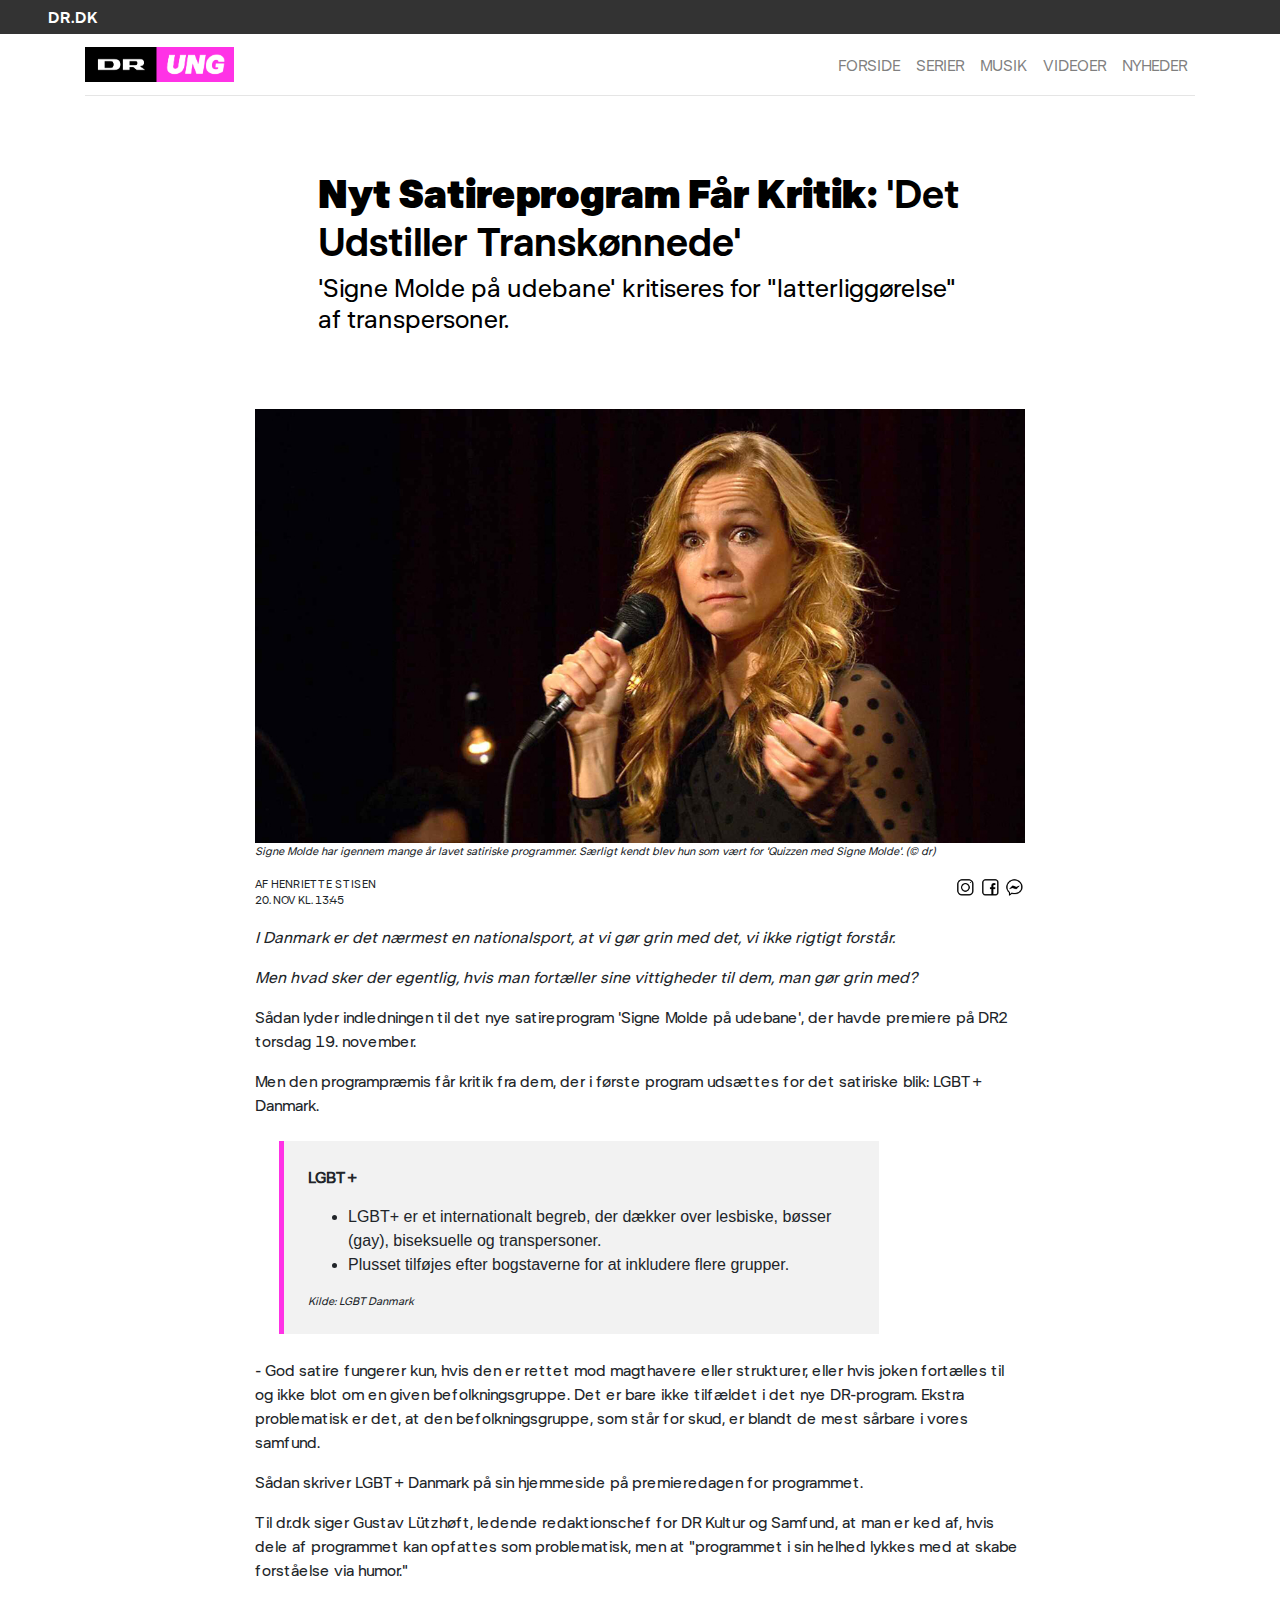
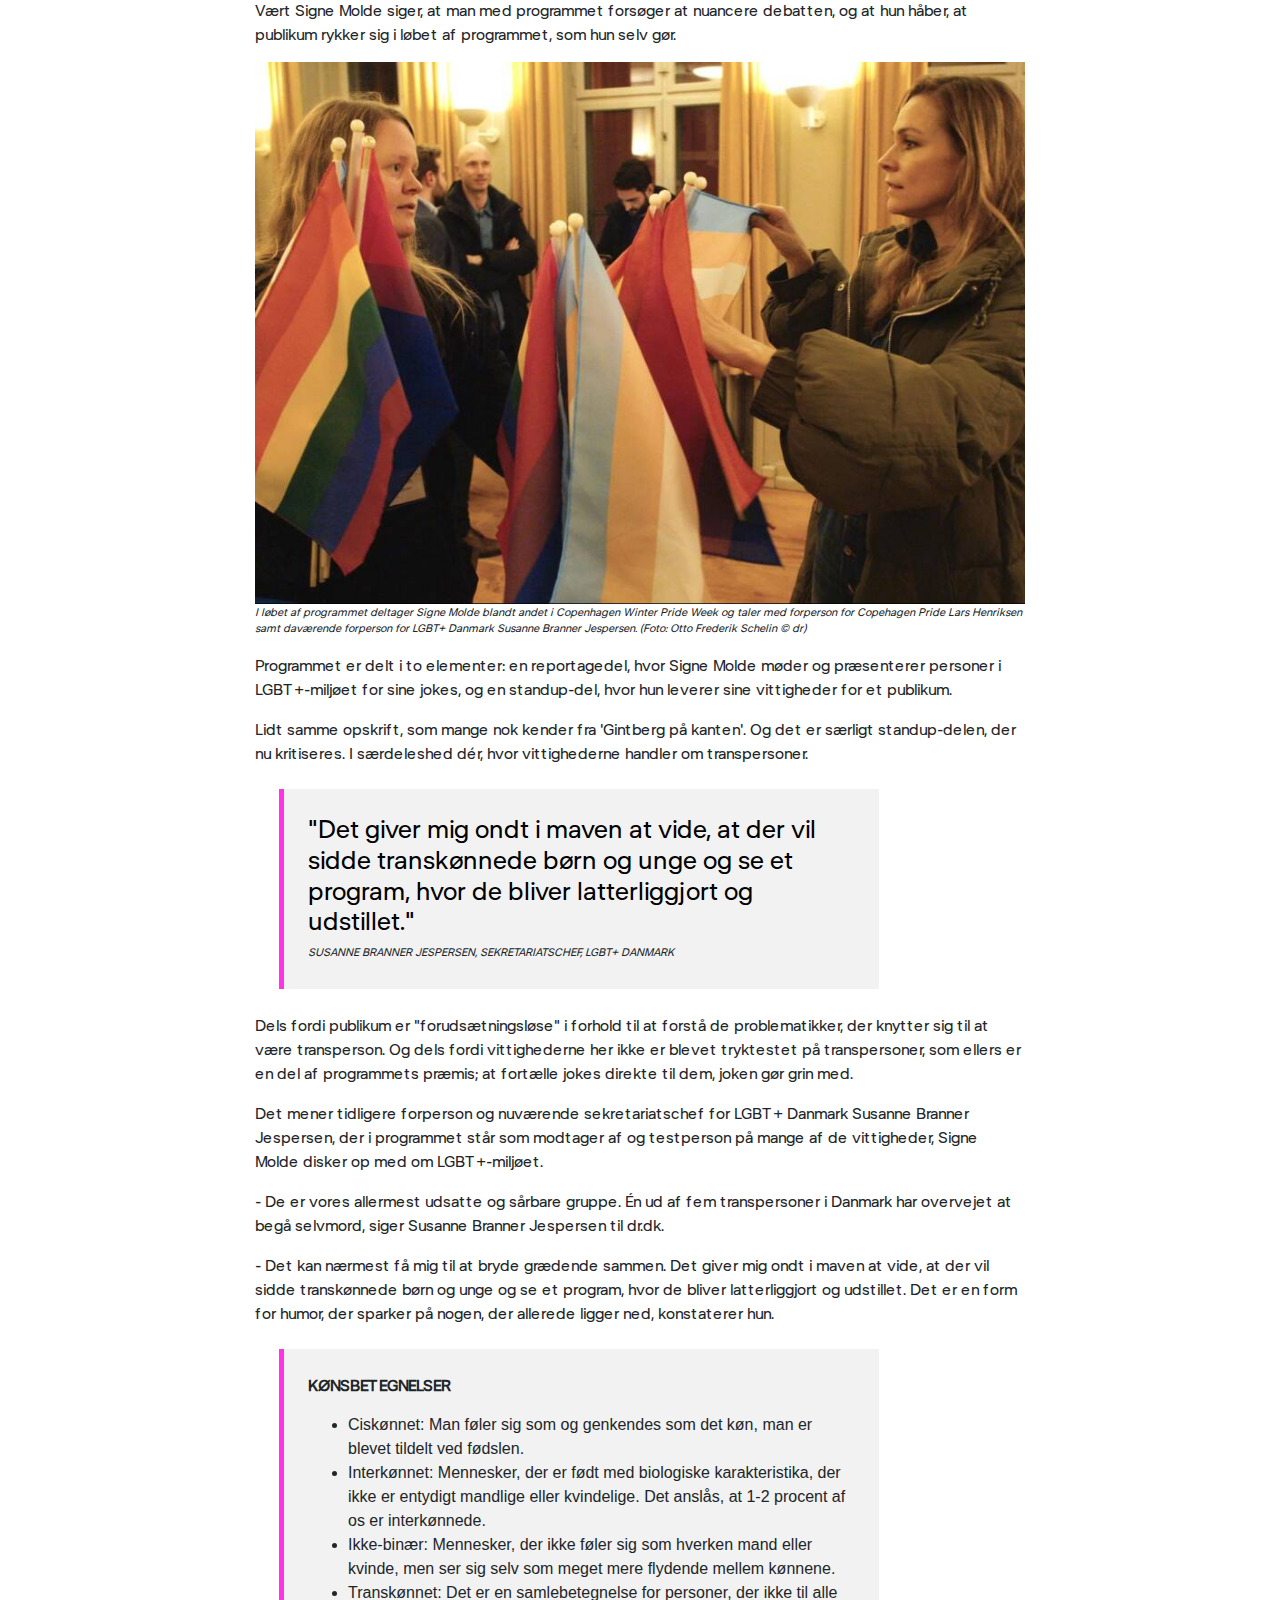
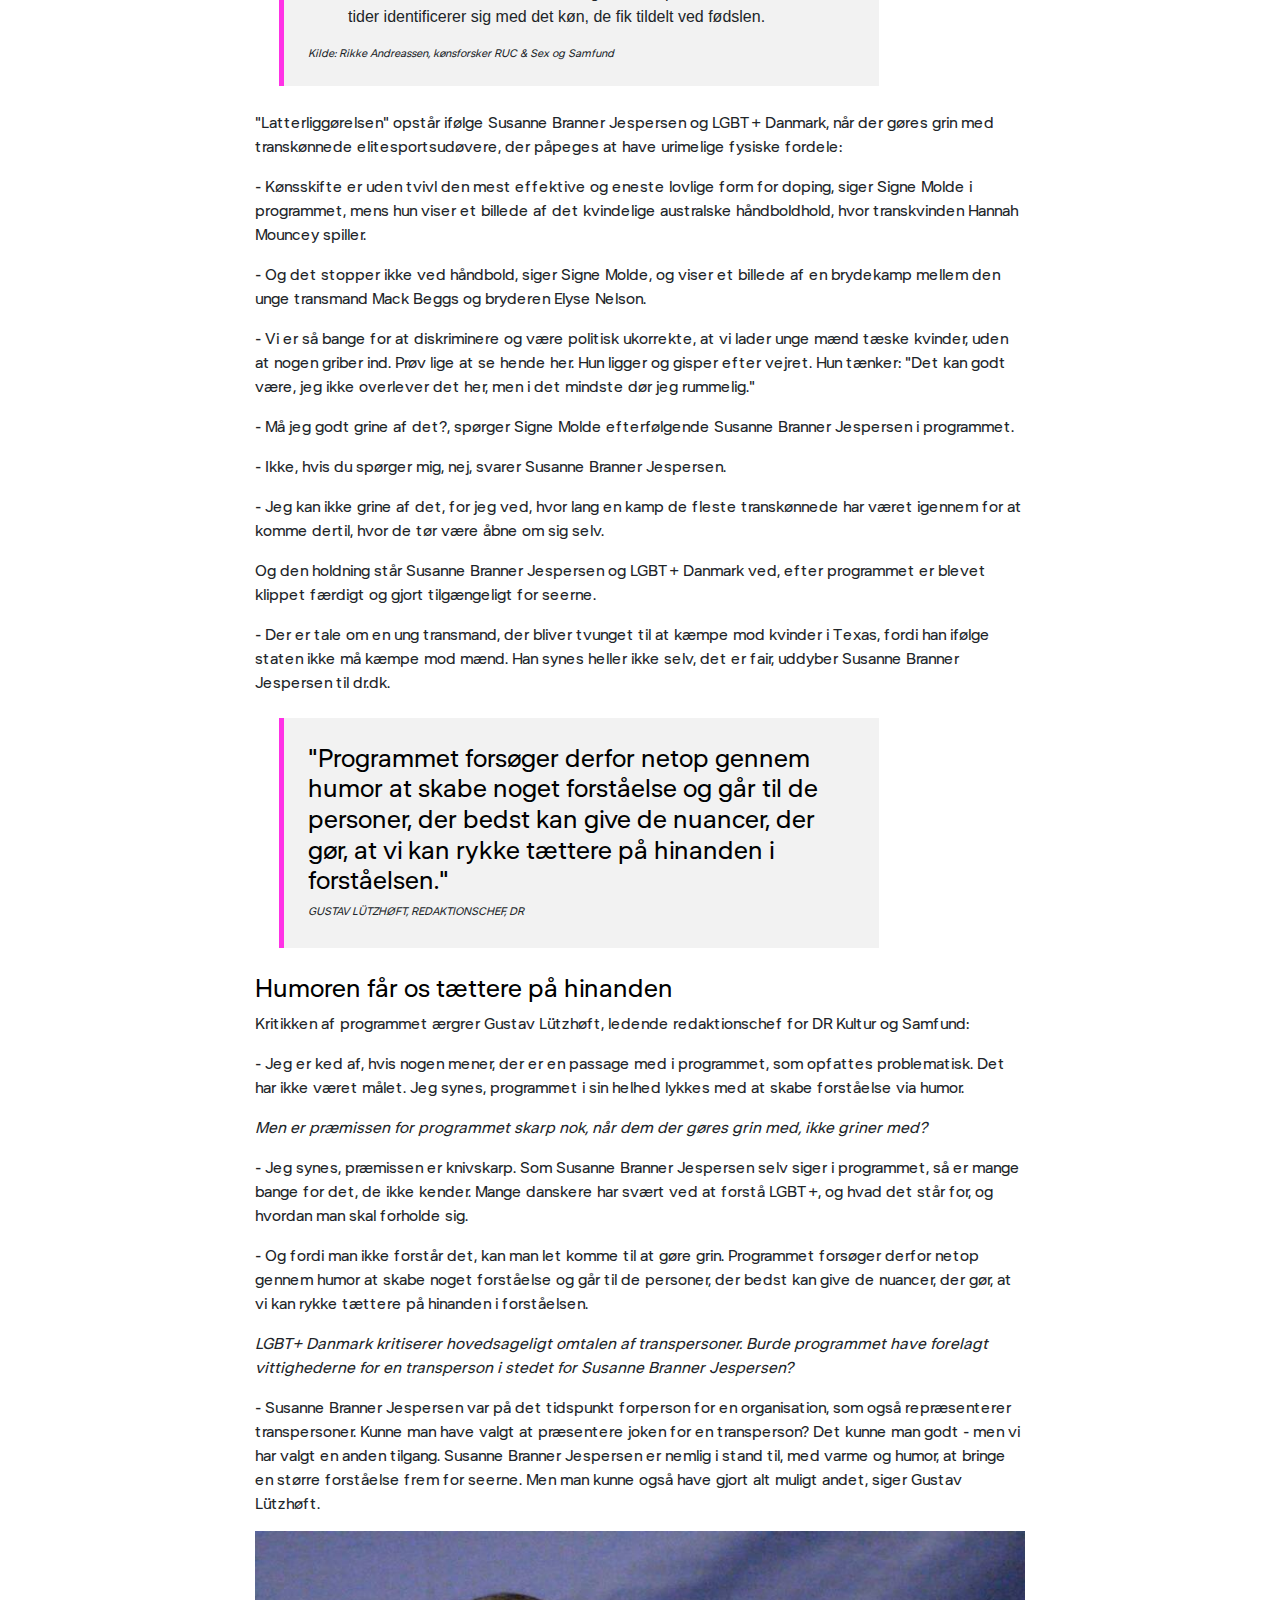
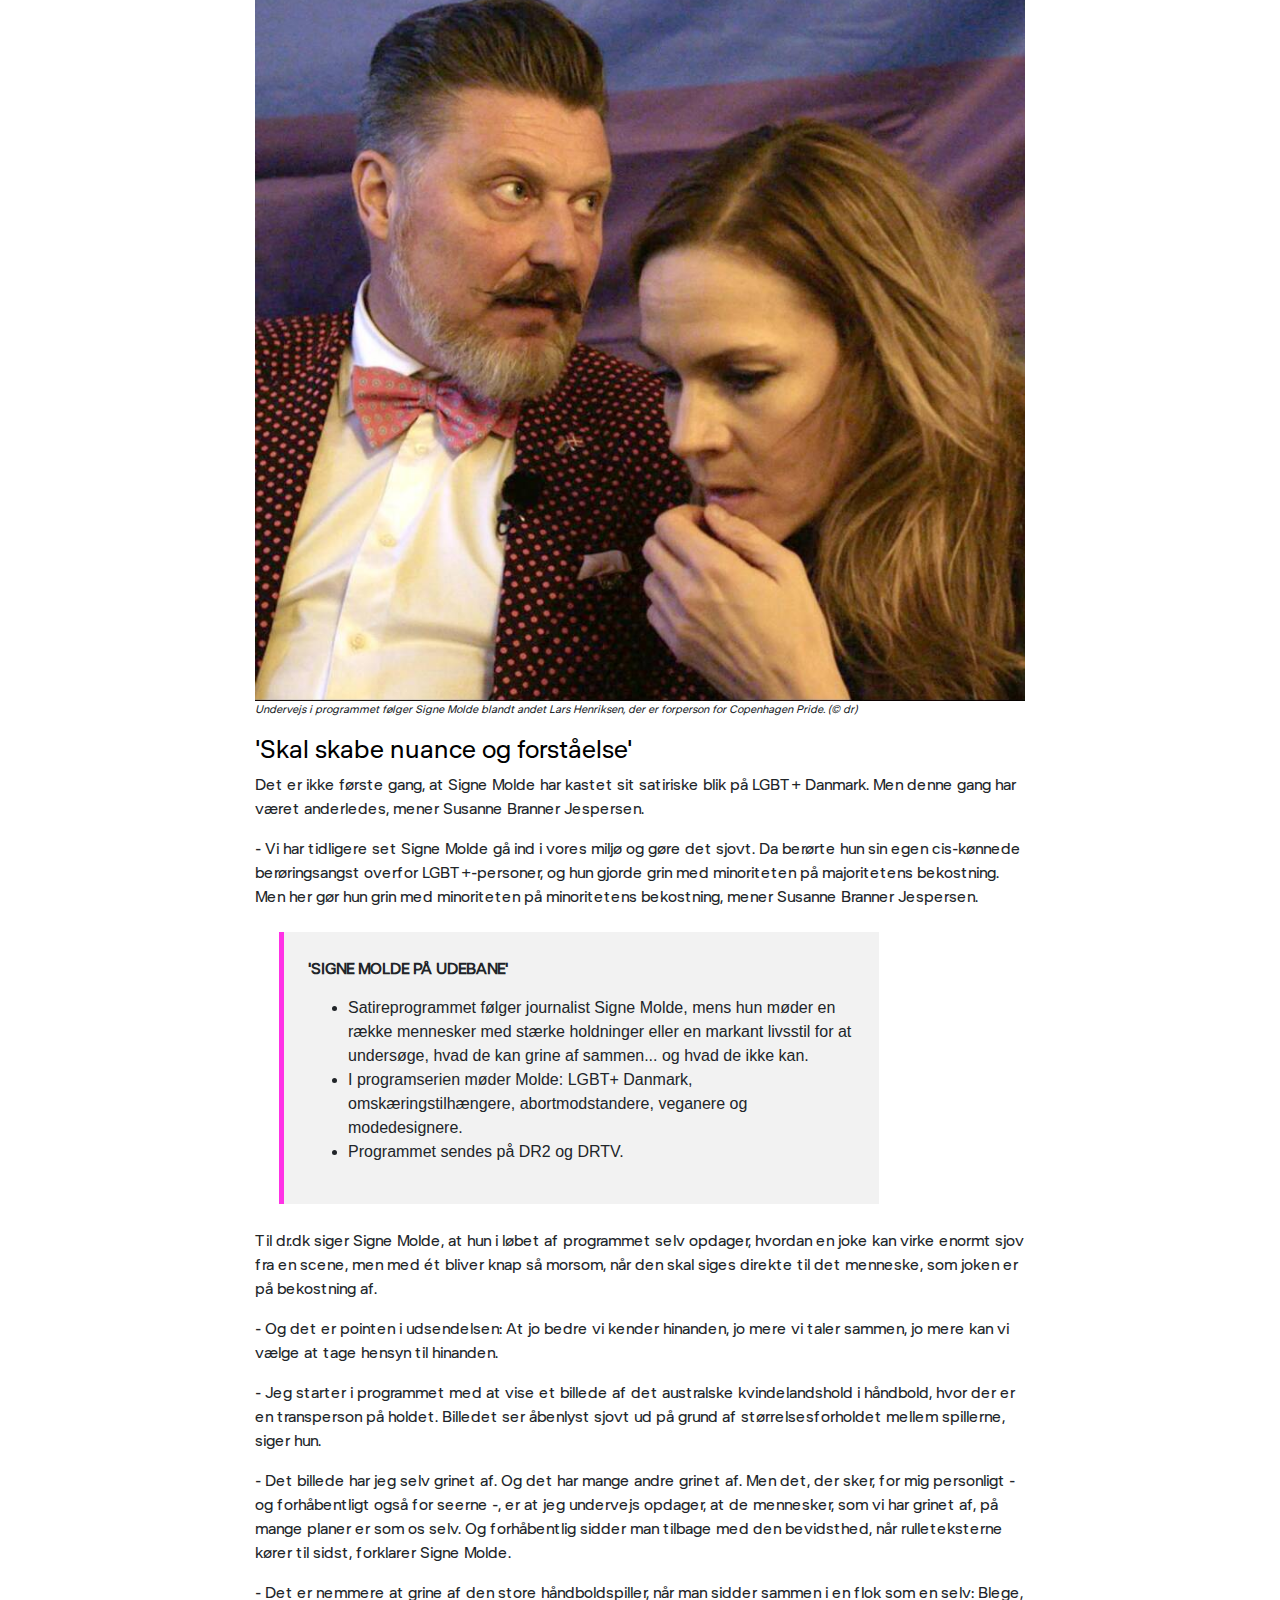
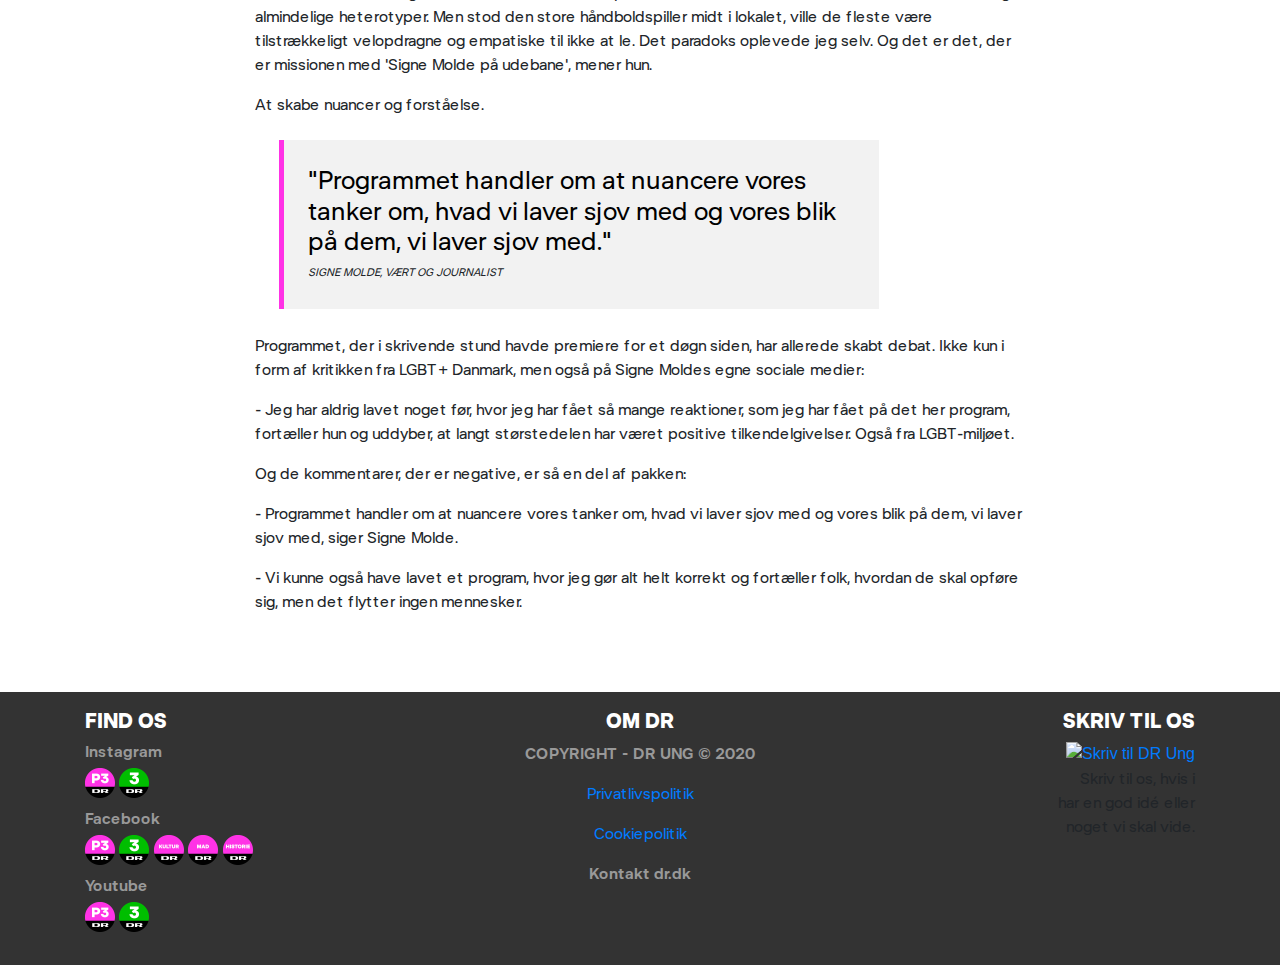
==== artikel.html @ aaf5c30d "artikel singleview færdig" ====
<!doctype html>
<html class="no-js" lang="da">

<head>
    <meta charset="utf-8">
    <meta http-equiv="x-ua-compatible" content="ie=edge">
    <meta name="robots" content="noindex">

    <title>DR Ung | Serie | Hvem vil voldtage Louise</title>
    <meta name="keywords" content="SEO KEYWORDS HER">
    <meta name="description" content="SEO BESKRIVELSE HER">

    <meta name="viewport" content="width=device-width, initial-scale=1">
    <link href="https://fonts.googleapis.com/css?family=Josefin+Sans|Montserrat&display=swap" rel="stylesheet">

    <link rel="stylesheet" href="bs/css/bootstrap.min.css">
    <link rel="stylesheet" href="style.css">

    <style>
    </style>

</head>

<body>

    <main id="main-artikel">

        <!----------------NAVIGATION----------------->
        <div id="drdk" class="pl-5">
            <a class="white-text" href="https://www.dr.dk/">dr.dk</a>
        </div>

        <nav> </nav>


        <!----------- INDHOLDS SEKTIONER ------------>

        <section id="artikel-top" class="container pb-0">

            <hr class="m-0">

            <div class="col-12 p-0 col-lg-10 col-xl-8 m-auto pt-md-4 p-lg-4 p-xl-5">

                <div class="mb-4 pt-4">
                    <h1>Nyt satireprogram får kritik: <span class="rubrik">'Det udstiller transkønnede'</span></h1>
                    <h3>'Signe Molde på udebane' kritiseres for "latterliggørelse" af transpersoner.</h3>
                </div>
            </div>

        </section>

        <section id="artikel-indhold" class="container pad-container pt-1">
            <img class="img-fluid" src="billeder/store-billeder/signe-molde.jpeg" alt="signe molde">
            <p class="billedetekst">Signe Molde har igennem mange år lavet satiriske programmer. Særligt kendt blev hun som vært for 'Quizzen med Signe Molde'. (© dr)</p>

            <div class="row">
                <div class="col-6">
                    <p class="forfatter-dato">AF HENRIETTE STISEN <br>
                        20. NOV KL. 13:45</p>
                </div>
                <div class="col-6 text-right some-del">
                    <a href="https://www.instagram.com/"><img src="billeder/ui/icons8-instagram-32.png" alt="Instagram ikon"></a>
                    <a href="https://www.facebook.com/"><img src="billeder/ui/icons8-facebook-32.png" alt="Facebook ikon"></a>
                    <a href="https://www.messenger.com/login.php"><img src="billeder/ui/icons8-facebook-messenger-32.png" alt="Facebook messenger ikon"></a>
                </div>
            </div>

            <p class="font-italic">I Danmark er det nærmest en nationalsport, at vi gør grin med det, vi ikke rigtigt forstår.</p>
            <p class="font-italic">Men hvad sker der egentlig, hvis man fortæller sine vittigheder til dem, man gør grin med?</p>
            <p>Sådan lyder indledningen til det nye satireprogram 'Signe Molde på udebane', der havde premiere på DR2 torsdag 19. november.</p>
            <p>Men den programpræmis får kritik fra dem, der i første program udsættes for det satiriske blik: LGBT+ Danmark.</p>

            <div class="artikel-faktaboks m-4 p-4">
                <p class="font-weight-bold">LGBT+</p>
                <ul>
                    <li>LGBT+ er et internationalt begreb, der dækker over lesbiske, bøsser (gay), biseksuelle og transpersoner.</li>
                    <li>Plusset tilføjes efter bogstaverne for at inkludere flere grupper.</li>
                </ul>
                <p class="billedetekst mb-0">Kilde: LGBT Danmark</p>
            </div>

            <p>- God satire fungerer kun, hvis den er rettet mod magthavere eller strukturer, eller hvis joken fortælles til og ikke blot om en given befolkningsgruppe. Det er bare ikke tilfældet i det nye DR-program. Ekstra problematisk er det, at den befolkningsgruppe, som står for skud, er blandt de mest sårbare i vores samfund.</p>
            <p>Sådan skriver LGBT+ Danmark på sin hjemmeside på premieredagen for programmet.</p>
            <p>Til dr.dk siger Gustav Lützhøft, ledende redaktionschef for DR Kultur og Samfund, at man er ked af, hvis dele af programmet kan opfattes som problematisk, men at "programmet i sin helhed lykkes med at skabe forståelse via humor."</p>
            <p>Vært Signe Molde siger, at man med programmet forsøger at nuancere debatten, og at hun håber, at publikum rykker sig i løbet af programmet, som hun selv gør.</p>

            <img class="img-fluid" src="billeder/store-billeder/signe-molde-2.jpg" alt="singe molde med flag i hånden">
            <p class="billedetekst">I løbet af programmet deltager Signe Molde blandt andet i Copenhagen Winter Pride Week og taler med forperson for Copehagen Pride Lars Henriksen samt daværende forperson for LGBT+ Danmark Susanne Branner Jespersen. (Foto: Otto Frederik Schelin © dr)</p>

            <p>Programmet er delt i to elementer: en reportagedel, hvor Signe Molde møder og præsenterer personer i LGBT+-miljøet for sine jokes, og en standup-del, hvor hun leverer sine vittigheder for et publikum.</p>
            <p>Lidt samme opskrift, som mange nok kender fra 'Gintberg på kanten'. Og det er særligt standup-delen, der nu kritiseres. I særdeleshed dér, hvor vittighederne handler om transpersoner.</p>

            <div class="artikel-faktaboks  m-4 p-4">
                <h3>"Det giver mig ondt i maven at vide, at der vil sidde transkønnede børn og unge og se et program, hvor de bliver latterliggjort og udstillet."</h3>
                <p class="billedetekst mb-1">SUSANNE BRANNER JESPERSEN, SEKRETARIATSCHEF, LGBT+ DANMARK</p>
            </div>

            <p>Dels fordi publikum er "forudsætningsløse" i forhold til at forstå de problematikker, der knytter sig til at være transperson. Og dels fordi vittighederne her ikke er blevet tryktestet på transpersoner, som ellers er en del af programmets præmis; at fortælle jokes direkte til dem, joken gør grin med.</p>
            <p>Det mener tidligere forperson og nuværende sekretariatschef for LGBT+ Danmark Susanne Branner Jespersen, der i programmet står som modtager af og testperson på mange af de vittigheder, Signe Molde disker op med om LGBT+-miljøet.</p>
            <p>- De er vores allermest udsatte og sårbare gruppe. Én ud af fem transpersoner i Danmark har overvejet at begå selvmord, siger Susanne Branner Jespersen til dr.dk.</p>
            <p>- Det kan nærmest få mig til at bryde grædende sammen. Det giver mig ondt i maven at vide, at der vil sidde transkønnede børn og unge og se et program, hvor de bliver latterliggjort og udstillet. Det er en form for humor, der sparker på nogen, der allerede ligger ned, konstaterer hun.</p>

            <div class="artikel-faktaboks m-4 p-4">
                <p class="font-weight-bold">KØNSBETEGNELSER</p>
                <ul>
                    <li>Ciskønnet: Man føler sig som og genkendes som det køn, man er blevet tildelt ved fødslen.</li>
                    <li>Interkønnet: Mennesker, der er født med biologiske karakteristika, der ikke er entydigt mandlige eller kvindelige. Det anslås, at 1-2 procent af os er interkønnede.</li>
                    <li>Ikke-binær: Mennesker, der ikke føler sig som hverken mand eller kvinde, men ser sig selv som meget mere flydende mellem kønnene.</li>
                    <li>Transkønnet: Det er en samlebetegnelse for personer, der ikke til alle tider identificerer sig med det køn, de fik tildelt ved fødslen.</li>
                </ul>
                <p class="billedetekst mb-0">Kilde: Rikke Andreassen, kønsforsker RUC & Sex og Samfund</p>
            </div>

            <p>"Latterliggørelsen" opstår ifølge Susanne Branner Jespersen og LGBT+ Danmark, når der gøres grin med transkønnede elitesportsudøvere, der påpeges at have urimelige fysiske fordele:</p>
            <p>- Kønsskifte er uden tvivl den mest effektive og eneste lovlige form for doping, siger Signe Molde i programmet, mens hun viser et billede af det kvindelige australske håndboldhold, hvor transkvinden Hannah Mouncey spiller.</p>
            <p>- Og det stopper ikke ved håndbold, siger Signe Molde, og viser et billede af en brydekamp mellem den unge transmand Mack Beggs og bryderen Elyse Nelson.</p>
            <p>- Vi er så bange for at diskriminere og være politisk ukorrekte, at vi lader unge mænd tæske kvinder, uden at nogen griber ind. Prøv lige at se hende her. Hun ligger og gisper efter vejret. Hun tænker: "Det kan godt være, jeg ikke overlever det her, men i det mindste dør jeg rummelig."</p>
            <p>- Må jeg godt grine af det?, spørger Signe Molde efterfølgende Susanne Branner Jespersen i programmet.</p>
            <p>- Ikke, hvis du spørger mig, nej, svarer Susanne Branner Jespersen.</p>
            <p>- Jeg kan ikke grine af det, for jeg ved, hvor lang en kamp de fleste transkønnede har været igennem for at komme dertil, hvor de tør være åbne om sig selv.</p>
            <p>Og den holdning står Susanne Branner Jespersen og LGBT+ Danmark ved, efter programmet er blevet klippet færdigt og gjort tilgængeligt for seerne.</p>
            <p>- Der er tale om en ung transmand, der bliver tvunget til at kæmpe mod kvinder i Texas, fordi han ifølge staten ikke må kæmpe mod mænd. Han synes heller ikke selv, det er fair, uddyber Susanne Branner Jespersen til dr.dk.</p>

            <div class="artikel-faktaboks  m-4 p-4">
                <h3>"Programmet forsøger derfor netop gennem humor at skabe noget forståelse og går til de personer, der bedst kan give de nuancer, der gør, at vi kan rykke tættere på hinanden i forståelsen."</h3>
                <p class="billedetekst mb-1">GUSTAV LÜTZHØFT, REDAKTIONSCHEF, DR</p>
            </div>

            <h3>Humoren får os tættere på hinanden
            </h3>
            <p>Kritikken af programmet ærgrer Gustav Lützhøft, ledende redaktionschef for DR Kultur og Samfund:</p>
            <p>- Jeg er ked af, hvis nogen mener, der er en passage med i programmet, som opfattes problematisk. Det har ikke været målet. Jeg synes, programmet i sin helhed lykkes med at skabe forståelse via humor.</p>
            <p class="font-italic">Men er præmissen for programmet skarp nok, når dem der gøres grin med, ikke griner med?</p>
            <p>- Jeg synes, præmissen er knivskarp. Som Susanne Branner Jespersen selv siger i programmet, så er mange bange for det, de ikke kender. Mange danskere har svært ved at forstå LGBT+, og hvad det står for, og hvordan man skal forholde sig.</p>
            <p>- Og fordi man ikke forstår det, kan man let komme til at gøre grin. Programmet forsøger derfor netop gennem humor at skabe noget forståelse og går til de personer, der bedst kan give de nuancer, der gør, at vi kan rykke tættere på hinanden i forståelsen.</p>
            <p class="font-italic">LGBT+ Danmark kritiserer hovedsageligt omtalen af transpersoner. Burde programmet have forelagt vittighederne for en transperson i stedet for Susanne Branner Jespersen?</p>
            <p>- Susanne Branner Jespersen var på det tidspunkt forperson for en organisation, som også repræsenterer transpersoner. Kunne man have valgt at præsentere joken for en transperson? Det kunne man godt - men vi har valgt en anden tilgang. Susanne Branner Jespersen er nemlig i stand til, med varme og humor, at bringe en større forståelse frem for seerne. Men man kunne også have gjort alt muligt andet, siger Gustav Lützhøft.</p>

            <img class="img-fluid" src="billeder/store-billeder/signe-molde-3.jpg" alt="Signe Molde og Lars Henriksen">
            <p class="billedetekst">Undervejs i programmet følger Signe Molde blandt andet Lars Henriksen, der er forperson for Copenhagen Pride. (© dr)</p>

            <h3>'Skal skabe nuance og forståelse'
            </h3>
            <p>Det er ikke første gang, at Signe Molde har kastet sit satiriske blik på LGBT+ Danmark. Men denne gang har været anderledes, mener Susanne Branner Jespersen.</p>
            <p>- Vi har tidligere set Signe Molde gå ind i vores miljø og gøre det sjovt. Da berørte hun sin egen cis-kønnede berøringsangst overfor LGBT+-personer, og hun gjorde grin med minoriteten på majoritetens bekostning. Men her gør hun grin med minoriteten på minoritetens bekostning, mener Susanne Branner Jespersen.</p>

            <div class="artikel-faktaboks m-4 p-4">
                <p class="font-weight-bold">'SIGNE MOLDE PÅ UDEBANE'</p>
                <ul>
                    <li>Satireprogrammet følger journalist Signe Molde, mens hun møder en række mennesker med stærke holdninger eller en markant livsstil for at undersøge, hvad de kan grine af sammen... og hvad de ikke kan.</li>
                    <li>I programserien møder Molde: LGBT+ Danmark, omskæringstilhængere, abortmodstandere, veganere og modedesignere.</li>
                    <li>Programmet sendes på DR2 og DRTV.</li>
                </ul>
            </div>

            <p>Til dr.dk siger Signe Molde, at hun i løbet af programmet selv opdager, hvordan en joke kan virke enormt sjov fra en scene, men med ét bliver knap så morsom, når den skal siges direkte til det menneske, som joken er på bekostning af.</p>
            <p>- Og det er pointen i udsendelsen: At jo bedre vi kender hinanden, jo mere vi taler sammen, jo mere kan vi vælge at tage hensyn til hinanden.</p>
            <p>- Jeg starter i programmet med at vise et billede af det australske kvindelandshold i håndbold, hvor der er en transperson på holdet. Billedet ser åbenlyst sjovt ud på grund af størrelsesforholdet mellem spillerne, siger hun.</p>
            <p>- Det billede har jeg selv grinet af. Og det har mange andre grinet af. Men det, der sker, for mig personligt - og forhåbentligt også for seerne -, er at jeg undervejs opdager, at de mennesker, som vi har grinet af, på mange planer er som os selv. Og forhåbentlig sidder man tilbage med den bevidsthed, når rulleteksterne kører til sidst, forklarer Signe Molde.</p>
            <p>- Det er nemmere at grine af den store håndboldspiller, når man sidder sammen i en flok som en selv: Blege, almindelige heterotyper. Men stod den store håndboldspiller midt i lokalet, ville de fleste være tilstrækkeligt velopdragne og empatiske til ikke at le. Det paradoks oplevede jeg selv. Og det er det, der er missionen med 'Signe Molde på udebane', mener hun.</p>
            <p>At skabe nuancer og forståelse.</p>

            <div class="artikel-faktaboks  m-4 p-4">
                <h3>"Programmet handler om at nuancere vores tanker om, hvad vi laver sjov med og vores blik på dem, vi laver sjov med."</h3>
                <p class="billedetekst mb-1">SIGNE MOLDE, VÆRT OG JOURNALIST</p>
            </div>

            <p>Programmet, der i skrivende stund havde premiere for et døgn siden, har allerede skabt debat. Ikke kun i form af kritikken fra LGBT+ Danmark, men også på Signe Moldes egne sociale medier:</p>
            <p>- Jeg har aldrig lavet noget før, hvor jeg har fået så mange reaktioner, som jeg har fået på det her program, fortæller hun og uddyber, at langt størstedelen har været positive tilkendelgivelser. Også fra LGBT-miljøet.</p>
            <p>Og de kommentarer, der er negative, er så en del af pakken:</p>
            <p>- Programmet handler om at nuancere vores tanker om, hvad vi laver sjov med og vores blik på dem, vi laver sjov med, siger Signe Molde.</p>
            <p>- Vi kunne også have lavet et program, hvor jeg gør alt helt korrekt og fortæller folk, hvordan de skal opføre sig, men det flytter ingen mennesker.</p>

        </section>

        <!----------------- FOOTER ------------------>
        <footer> </footer>

        <!---------------FOOTER SLUT------------------->

    </main> <!-- Ikke mere indhold efter denne linie -->

    <!-- jQuery og popper.js inkluderinger herunder - nødvendigt for Bootstrap  - slet dem ikke FIND UD AF OM VI SKAL BRUGE DEM????-->


    <script src="https://code.jquery.com/jquery-3.4.1.min.js" integrity="sha256-CSXorXvZcTkaix6Yvo6HppcZGetbYMGWSFlBw8HfCJo=" crossorigin="anonymous"></script>
    <script src="https://cdnjs.cloudflare.com/ajax/libs/popper.js/1.14.7/umd/popper.min.js" integrity="sha384-UO2eT0CpHqdSJQ6hJty5KVphtPhzWj9WO1clHTMGa3JDZwrnQq4sF86dIHNDz0W1" crossorigin="anonymous"></script>
    <script src="https://stackpath.bootstrapcdn.com/bootstrap/4.3.1/js/bootstrap.min.js" integrity="sha384-JjSmVgyd0p3pXB1rRibZUAYoIIy6OrQ6VrjIEaFf/nJGzIxFDsf4x0xIM+B07jRM" crossorigin="anonymous"></script>

    <script src="script.js"></script>

</body>

</html>
---- style.css ----
/**************************************************/
/****************** CSS INDHOLD *******************/
/**************************************************/
/*

1.0 COLORS
2.0 FONTS
2.1 Font style
2.2 Nav style
3.0 NAVIGATION
4.0 GENEREL
4.1 Baggrundsfarver
4.2 Card style
4.3 Carousel
4.4 Dividers next to h2's
4.5 bokse til ovenpå indhold
4.6 footer
4.7 knapper
5.0 FORSIDE
5.1 quiz
x.0 SERIER
x.0 MUSIK
x.0 ARTIKEL SINGLEVIEW
x.x. Media queries

*/

/**************************************************/
/******************** COLORS **********************/
/**************************************************/

:root {
    --text-black: #000000;
    --text-white: #ffffff;
    --text-darkgrey: #999999;
    --text-lightgrey: #d2d2d2;

    --header-text-color: #000000;
    --link-color: #000000;
    --link-hover-color: #000000;

    --background-white: #ffffff;
    --background-lightgrey: #f2f2f2;
    --background-darkgrey: #333333;

    --pink: #FF32E6;
    --green: #00BE00;
    --yellow: #F5D237;
    --blue: #2d2dc3;
    --creme: #fae6d2;
    --tyrkis: #8ce1d7;
}

.bg-darkgrey {
    background-color: var(--background-darkgrey);
}

.bg-lightgrey {
    background-color: var(--background-lightgrey);
}

/**************************************************/
/******************** FONTS ***********************/
/**************************************************/

@font-face {
    src: url(fonts/DRPublik-Regular.ttf);
    font-family: dr-reg;
}

@font-face {
    src: url(fonts/DRPublik-SemiBold.ttf);
    font-family: dr-semi;
}

@font-face {
    src: url(fonts/DRPublik-Bold.ttf);
    font-family: dr-bold;
}

@font-face {
    src: url(fonts/DRPublik-Black.ttf);
    font-family: dr-black;
}

/*------------------ FONT STYLE ----------------*/

h1 {
    font-family: "dr-black";
    font-size: 2.5rem;
    color: var(--text-black);
    text-transform: uppercase;
}

h2 {
    font-family: "dr-black";
    font-size: 2rem;
    color: var(--text-black);
    text-transform: uppercase;
    background-color: var(--background-white);
    padding-right: 20px;
    z-index: 300;
}

h3 {
    font-family: "dr-bold";
    font-size: 1.6rem;
    color: var(--text-black);
}

h4 {
    font-family: "dr-bold";
    font-size: 1rem;
    color: var(--text-white);
}

h5 {
    font-family: "dr-semi";
    font-size: 1rem;
    color: var(--text-darkgrey);
}

h6 {
    font-family: "dr-semi";
    font-size: 0.7rem;
    color: var(--text-darkgrey);
    text-transform: uppercase;
}

p {
    font-family: "dr-reg";
    font-size: 1rem;
    color: var(--text-lightgrey);
}

.grey-text {
    color: var(--text-lightgrey);
}

.dark-text {
    color: var(--text-black);
}

.white-text {
    color: var(--text-white);
}

/*------------------ NAV STYLE ------------------*/

.navbar a {
    font-family: "dr-reg";
    font-size: 1rem;
    color: var(--link-color);
    text-transform: uppercase;
}

.navbar a:hover {
    color: var(--link-hover-color);
    text-decoration: underline;
}

/**************************************************/
/******************* NAVIGATION *******************/
/**************************************************/

#drdk {
    background-color: var(--background-darkgrey);
    text-transform: uppercase;
    font-family: "dr-semi";
    padding: 5px 0;
}

.nav-aktiv {
    font-family: "dr-black";
    text-decoration: underline;
    text-decoration-color: var(--pink);
}

.navbar {
    padding-right: 15px;
    padding-left: 15px;
}

#top hr {
    margin-top: 0;
}

/**************************************************/
/******************** GENEREL *********************/
/**************************************************/

/*--------------- baggrundsfarver ----------------*/

.bg-lightgrey {
    background-color: var(--background-lightgrey);
}

.bg-tyrkis {
    background-color: var(--tyrkis);
}

.bg-blue {
    background-color: var(--blue);
}

/*------------------ CARD STYLE ------------------*/

.card {
    border: none;
    background-color: var(--background-darkgrey);
    border-radius: 0;
    margin: auto;
}

.card-body {
    height: 215px;
}

.card-icon {
    width: 11px;
    height: 11px;
    margin: 1px 3px 3px 0px;
}

.card p {
    font-size: 0.8rem;
}

.card a {
    text-decoration: none;
}

.carousel-item .card {
    width: 80%;
}

.card-icon-2 {
    width: 15px;
    height: 15px;
}

.kanalinfo {
    position: absolute;
    bottom: 0;
}

/*----------------- Carousel style ---------------*/

.carousel-control-prev {
    background-color: #00BE00;
    height: 40px;
    width: 40px;
    margin: auto;
    opacity: 100%;
}

.carousel-control-next {
    background-color: #00BE00;
    height: 40px;
    width: 40px;
    margin: auto;
    opacity: 100%;
}

.carousel-control-prev.lyseroed {
    background-color: #FF32E6;
    height: 40px;
    width: 40px;
    margin: auto;
    opacity: 100%;
}

.carousel-control-next.lyseroed {
    background-color: #FF32E6;
    height: 40px;
    width: 40px;
    margin: auto;
    opacity: 100%;
}

.carousel-control-prev.lyseblaa {
    background-color: #02AFFE;
    height: 40px;
    width: 40px;
    margin: auto;
    opacity: 100%;
}

.carousel-control-next.lyseblaa {
    background-color: #02AFFE;
    height: 40px;
    width: 40px;
    margin: auto;
    opacity: 100%;
}

.carousel-row {
    margin: auto;
    width: 95%;
}

#kanalblok .carousel-row {
    width: 250px;
    margin-left: 20px;
}

#kanalblok .card-body {
    height: 220px;
}

.carousel {
    padding-bottom: 25px;
}

.stor-karusel-titel {
    width: 80%;
    margin: 10px;
    position: absolute;
    bottom: 0;
}

.stor-karusel-titel h3 {
    font-size: 1.4rem;
}

/*----stor karusel viser naboer---*/


.multi-item-carousel {
    overflow: hidden;
}

.multi-item-carousel .carousel-control-prev,
.multi-item-carousel .carousel-control-next {
    background: transparent;
    width: 25%;
    z-index: 11;
    /* .carousel-caption has z-index 10 */
}

.multi-item-carousel .carousel-inner {
    width: 150%;
    left: -25%;
}

.multi-item-carousel .carousel-item-next:not(.carousel-item-left),
.multi-item-carousel .carousel-item-right.active {
    -webkit-transform: transparent;
    transform: translate3d(33%, 0, 0);
}

.multi-item-carousel .carousel-item-prev:not(.carousel-item-right),
.multi-item-carousel .carousel-item-left.active {
    -webkit-transform: translate3d(-33%, 0, 0);
    transform: translate3d(-33%, 0, 0);
}

.multi-item-carousel .item__third {
    float: left;
    position: relative;
    width: 33.33333333%;
}

.carousel-caption h3 {
    font-size: 1.2rem;
}

/*--slut nabo--*/

/*--------------Dividers next to h2's ------------*/

.hr-green {
    border: 2px solid;
    border-color: var(--green);
    display: inline;
    width: 100%;
    position: relative;
    top: -40px;
    z-index: 1;
}

.hr-pink {
    border: 2px solid;
    border-color: var(--pink);
    display: inline;
    width: 100%;
    position: relative;
    top: -40px;
    z-index: 1;
}

/*---------- bokse til ovenpå indhold ------------*/

.big-box {
    background-color: var(--background-white);
    padding: 10px;
    margin: 10px;
    position: absolute;
    bottom: 0px;
}

.small-box {
    background-color: var(--background-white);
    padding: 10px;
    margin: 10px;
    position: absolute;
    bottom: 0%;
}

.small-box2 {
    background-color: var(--background-white);
    padding: 10px;
    margin: 10px;
    position: absolute;
    bottom: 0%;
}

/*-------------footer----------*/

#footer div.row {
    padding: 15px 0;
}

#footer h4 {
    font-size: 1.3rem;
}

#footer h6 {
    font-size: 1rem;
    font-family: "dr-semi";
    text-transform: none;
    color: var(--text-darkgrey);
}

#footer p.fed {
    font-size: 1rem;
    font-family: "dr-semi";
    text-transform: none;
    color: var(--text-darkgrey);
}

#footer p {
    font-size: 1rem;
    font-family: "dr-reg";
    text-transform: none;
    color: var(--text-darkgrey);
}

#footer a:hover {
    font-family: "dr-semi";
    text-decoration: none;
}

/*
#footer div.midt {
    text-align: center;
}
*/

.some-footer {
    width: 30px;
    padding-bottom: 10px;
}

.brev-gif {
    width: 100px;
}


/**************************************************/
/******************** FORSIDE *********************/
/**************************************************/

/*-----quiz---*/
#quiz {
    background-image: url(billeder/ui/5.element-01.png);
    background-size: contain;
}

#quiz h3 {
    color: var(--text-darkgrey);
}

.custom-checkbox .custom-control-input:checked ~ .custom-control-label::after {
    background-color: var(--pink);
}

.custom-checkbox .custom-control-label::before {
    border-radius: 0px;
    border-color: var(--dark-grey);
}

.knap-row {
    justify-content: center;
}

button.quiz-knap {
    background-color: var(--pink);
    border: none;
    width: 40%;
    color: white;
}

.pulse {
    animation: pulse 2s infinite;
    transform: scale(1);
}

@keyframes pulse {
    50% {
        transform: scale(1.1);
    }

    100% {
        transform: scale(1);
    }
}

#quiz-resultat p {
    color: var(--text-darkgray);
    margin: 10px 0px 0px 0px;
}

.progress {
    max-width: 600px;
    background-color: var(--background-lightgrey);
}

.progress-bar {
    background-color: var(--pink);
}

.display-1 {
    font-size: 1.5rem;
    font-style: italic;
}

mark {
    background-color: var(--pink);
    color: white;
    padding: 0px 20px 0px 20px;
}

/*--quiz--*/

/**************************************************/
/******************** SERIER *********************/
/**************************************************/

/*------------------kategorier knap------------------*/
#kategorier .row {
    padding: 15px;
}

.kategori {
    background-color: var(--background-darkgrey);
    padding: 12px 0;
    text-align: center;
    max-width: 32.5%;
    margin: 2px auto 2px;
}

.knap {
    color: white;
}

a.knap {
    font-family: "dr-reg";
}

a:hover.knap {
    color: var(--text-lightgrey);
    font-family: "dr-semi";
    text-decoration: none;
}


#banner.container {
    padding: 0;
}

/*------------------ sections ------------------*/

.pad-container {
    padding: 15px;
}


.pad-overskrift {
    padding: 10px 15px 0;
}


/*------------------ button ------------------*/

button.btn {
    color: var(--text-lightgrey);
    font-family: "dr-semi";
    border-radius: 0;
    background-color: var(--background-darkgrey);
    border: none;
    padding: 8px 20px;
}

button.btn:hover {
    color: var(--text-white);
    background-color: var(--green);
    border: none;
}

.btn-info:focus {
    color: var(--text-white);
    background-color: var(--green);
    border: none;
}


/*------------------ENKELT SERIE SIDE------------------*/

img.card-icon.serie-ikon {
    height: 12px;
    width: 12px;
    margin-top: 4px;
    margin-right: 6px;
}

#tekst p {
    color: black;
}

#tekst h4 {
    color: black;
    font-family: "dr-semi";
}

#episoder h4 {
    color: black;
    text-transform: uppercase;
}

#episoder h5 {
    color: black;
    padding-top: 10px;
}

#episoder p {
    color: black;
    font-size: 0.8rem;
}


.podcast-billede {
    position: relative;
}

#serie #player-container #play-pause {
    cursor: pointer;
    text-indent: -999999px;
    height: 40px;
    width: 40px;
    background: #999999;
    background-image: url('http://basichow.com/asserts/images/play.png');
    background-repeat: no-repeat;
    background-position: center;
    background-size: 15px;

    position: absolute;
    top: 50%;
    left: 50%;

    transform: translate(-50%, -50%);
}

/**************************************************/
/******************** MUSIK *********************/
/**************************************************/

#musik #player-container #play-pause {
    cursor: pointer;
    text-indent: -999999px;
    height: 15px;
    width: 15px;
    background: #999999;
    background-image: url('http://basichow.com/asserts/images/play.png');
    background-repeat: no-repeat;
    background-position: center;
    background-size: 5px;
    margin-left: 15px;
}

.play {
    background-image: url('http://basichow.com/asserts/images/play.png');
}

.pause {
    background-image: url('http://basichow.com/asserts/images/pause.png') !important;
}


/**************************************************/
/*************** ARTIKEL SINGLEVIEW ***************/
/**************************************************/

.rubrik {
    font-family: dr-semi;
}

#main-artikel h1 {
    text-transform: capitalize;
}

#main-artikel h3 {
    font-family: dr-reg;
}

#main-artikel p {
    color: var(--black);
}

#main-artikel .billedetekst {
    font-size: 0.7rem;
    font-style: italic;
}

#main-artikel .forfatter-dato {
    font-size: 0.7rem;
}

.some-del img {
    width: 20px;
}

.artikel-faktaboks {
    background-color: var(--background-lightgrey);
    border-left: solid var(--pink) 5px;
    max-width: 600px;
}

#artikel-indhold {
    max-width: 800px;
}

/**************************************************/
/****************** MEDIA QUERIES *****************/
/**************************************************/

@media (min-width: 576px) {
    .carousel-item .card {
        width: 45%;
    }

    #kanalblok .carousel-row {
        width: 399px;
    }

    #kanalblok .card-body {
        height: 250px;
    }
}

@media (min-width: 768px) {
    .carousel-item .card {
        width: 30%;
    }

    #kanalblok .carousel-row {
        width: 550px;
    }

    .small-box {
        bottom: 3.2%
    }

    .small-box2 {
        bottom: 53%;
    }

}

@media (min-width: 992px) {

    #kanalblok .carousel-row {
        width: 730px;
    }

    #kanalblok .card-body {
        height: 210px;
    }

    .display-1 {
        font-size: 1.5rem;
    }

    .kategori {
        max-width: 15%;
        margin: 15px auto;
    }

    .kategori:first-child {
        margin-left: 0;
    }

    .kategori:last-child {
        margin-right: 0;
    }

    .carousel-caption h3 {
        font-size: 1.6rem;
    }

}

@media (min-width: 1200px) {
    .carousel-item .card {
        width: 23%;
    }

    #kanalblok .carousel-row {
        width: 900px;
    }

    .small-box {
        bottom: 1.4%
    }

    .small-box2 {
        bottom: 51.3%
    }
}
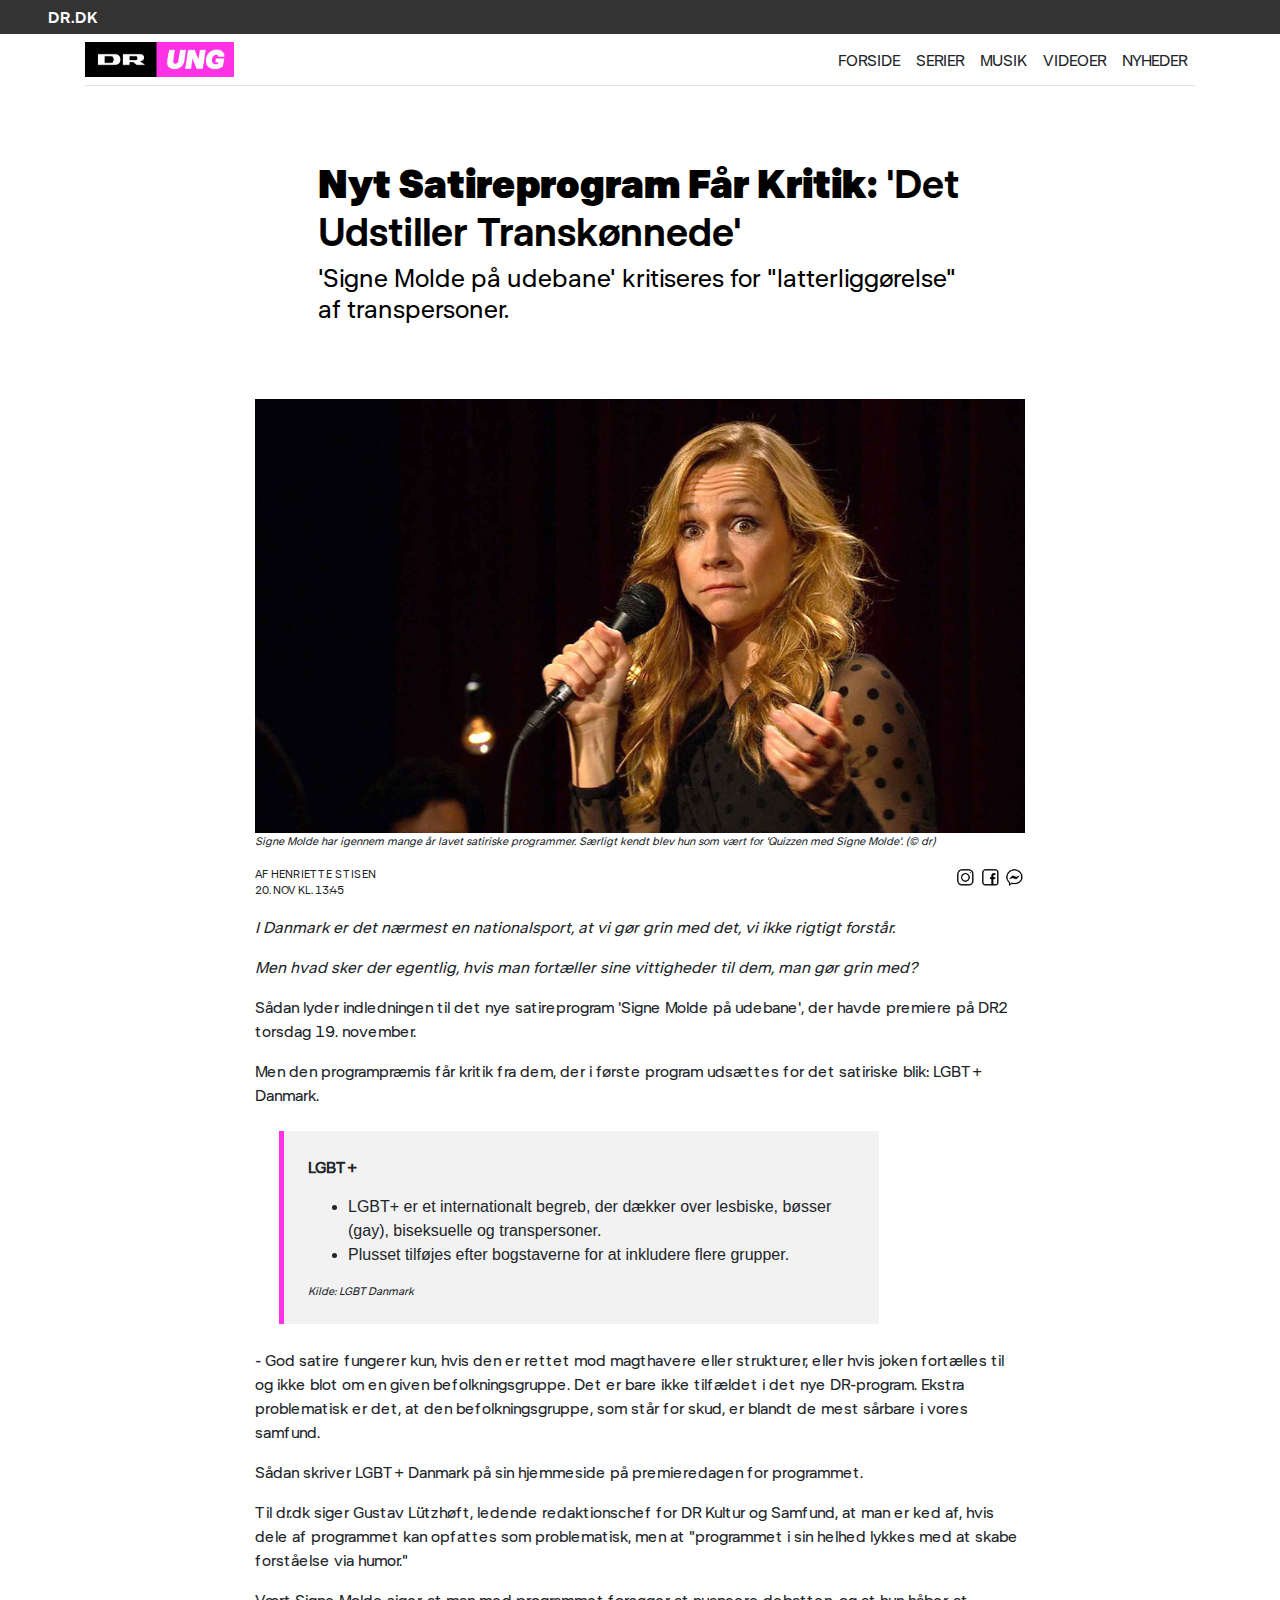
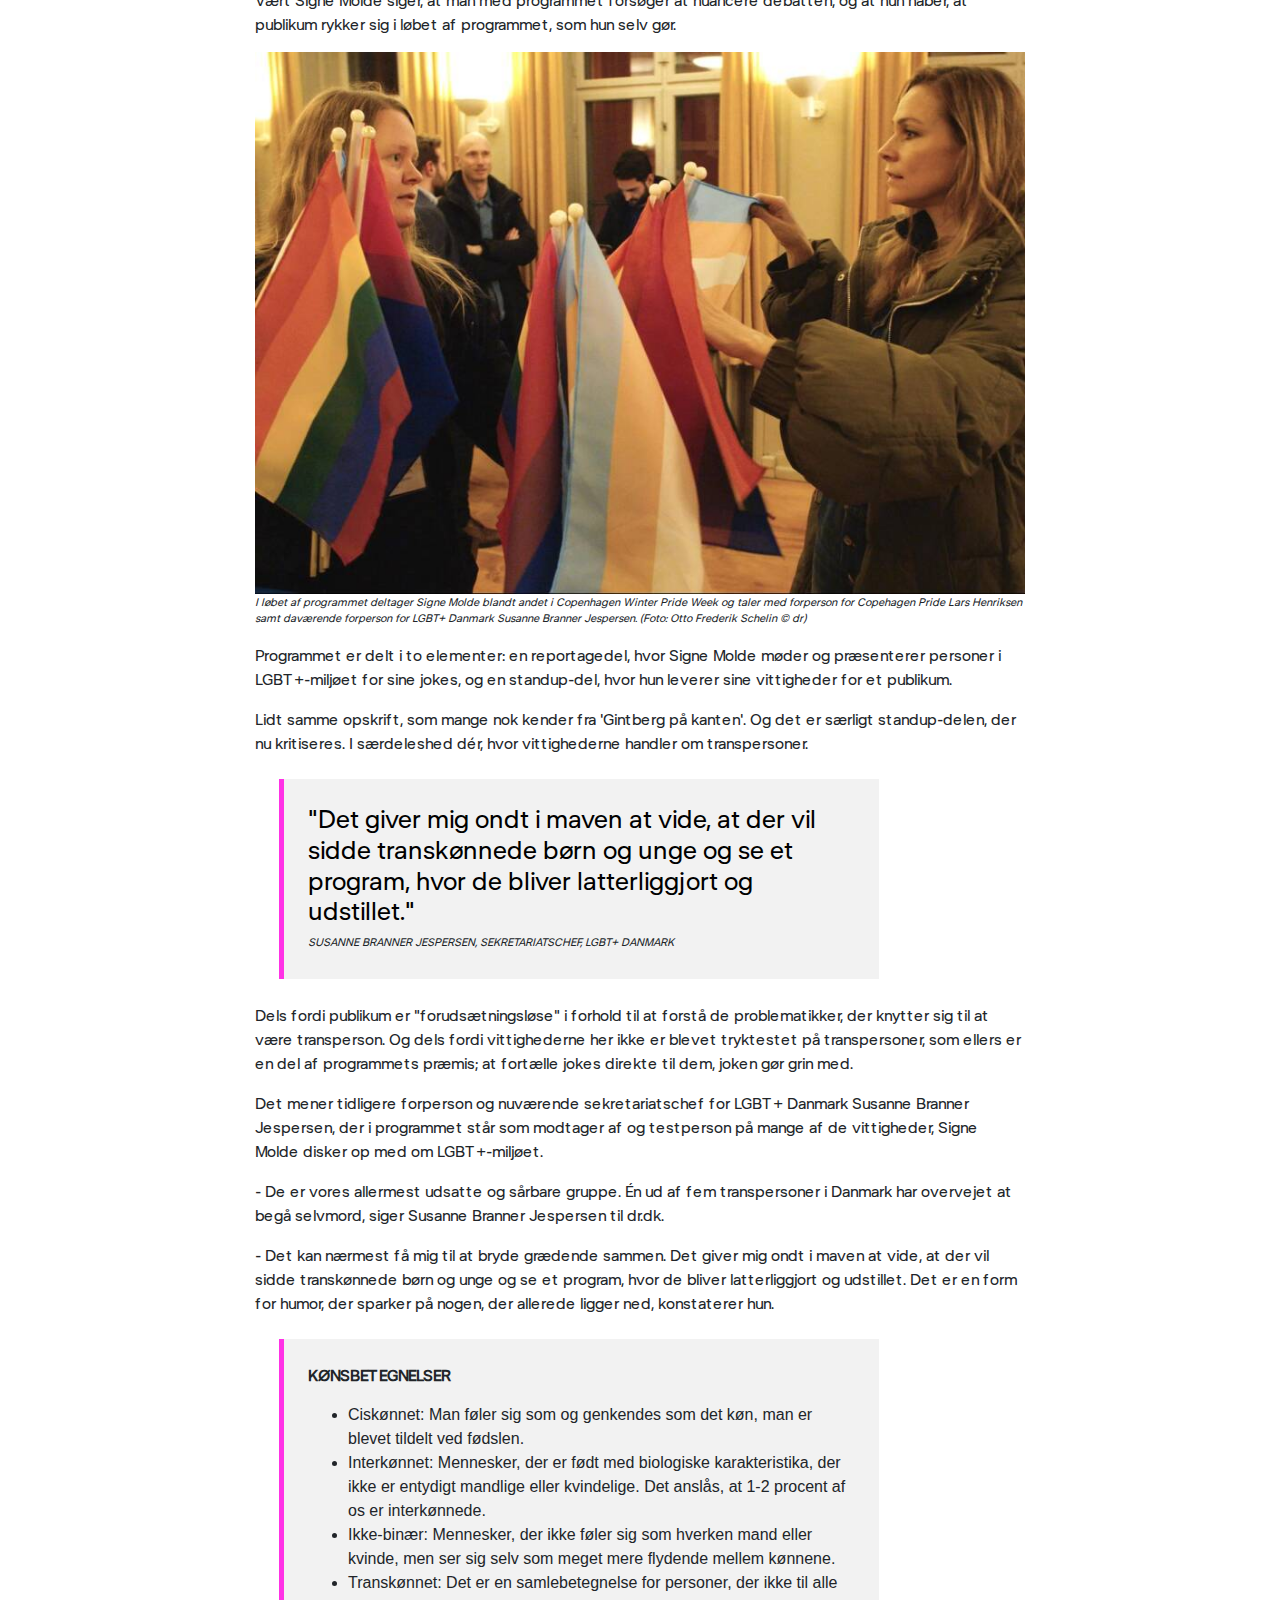
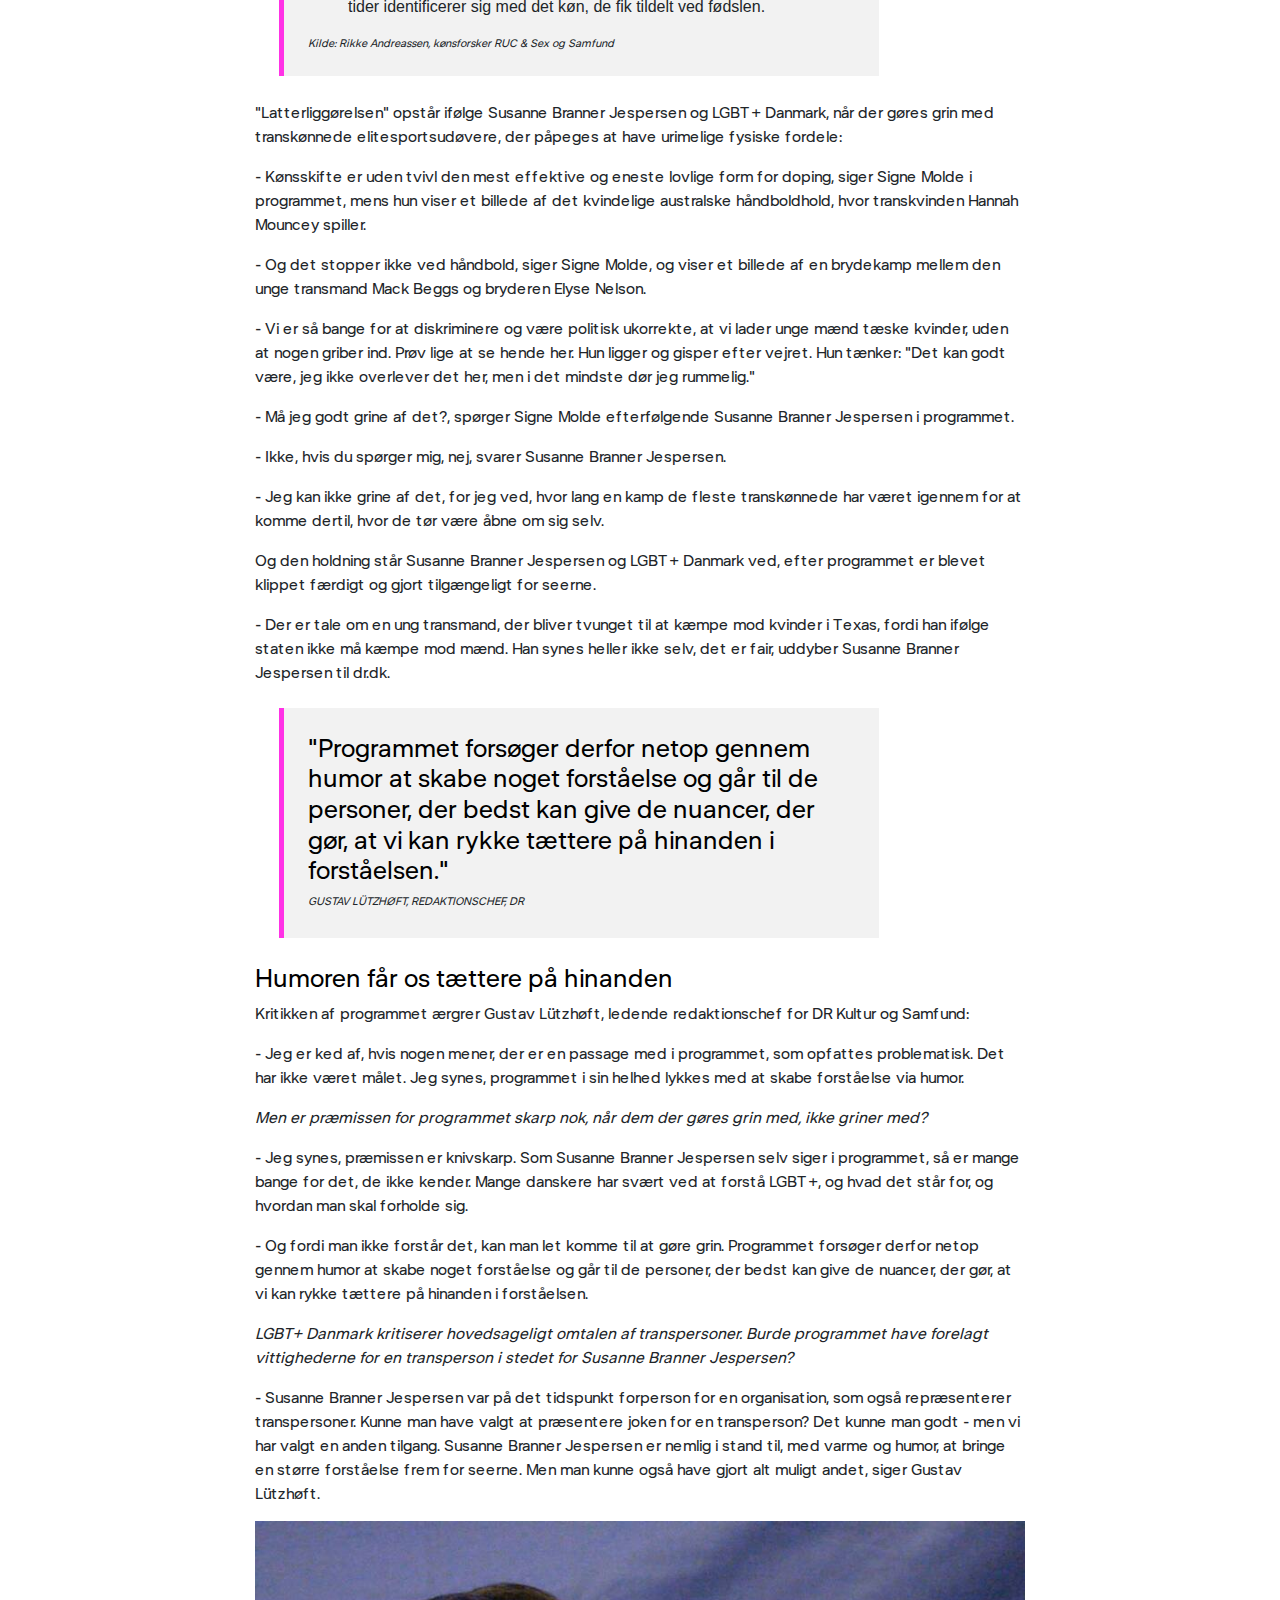
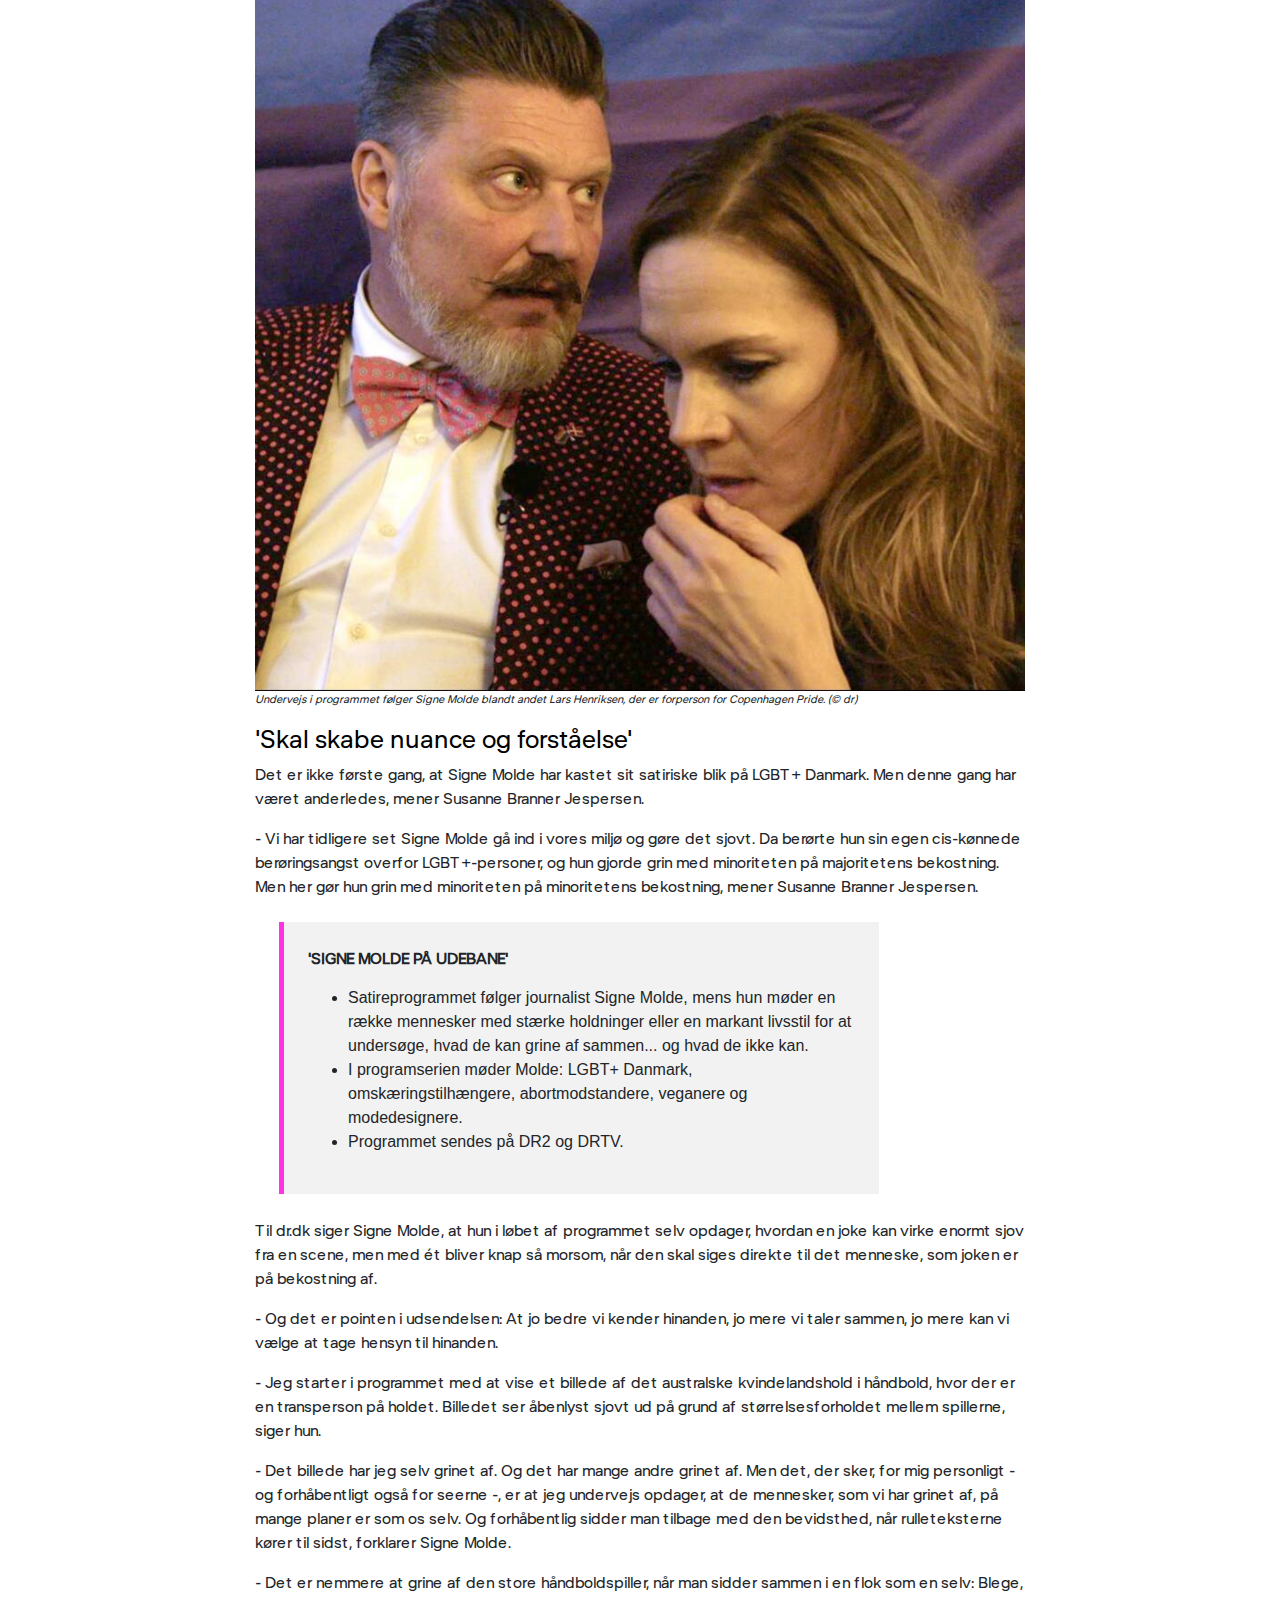
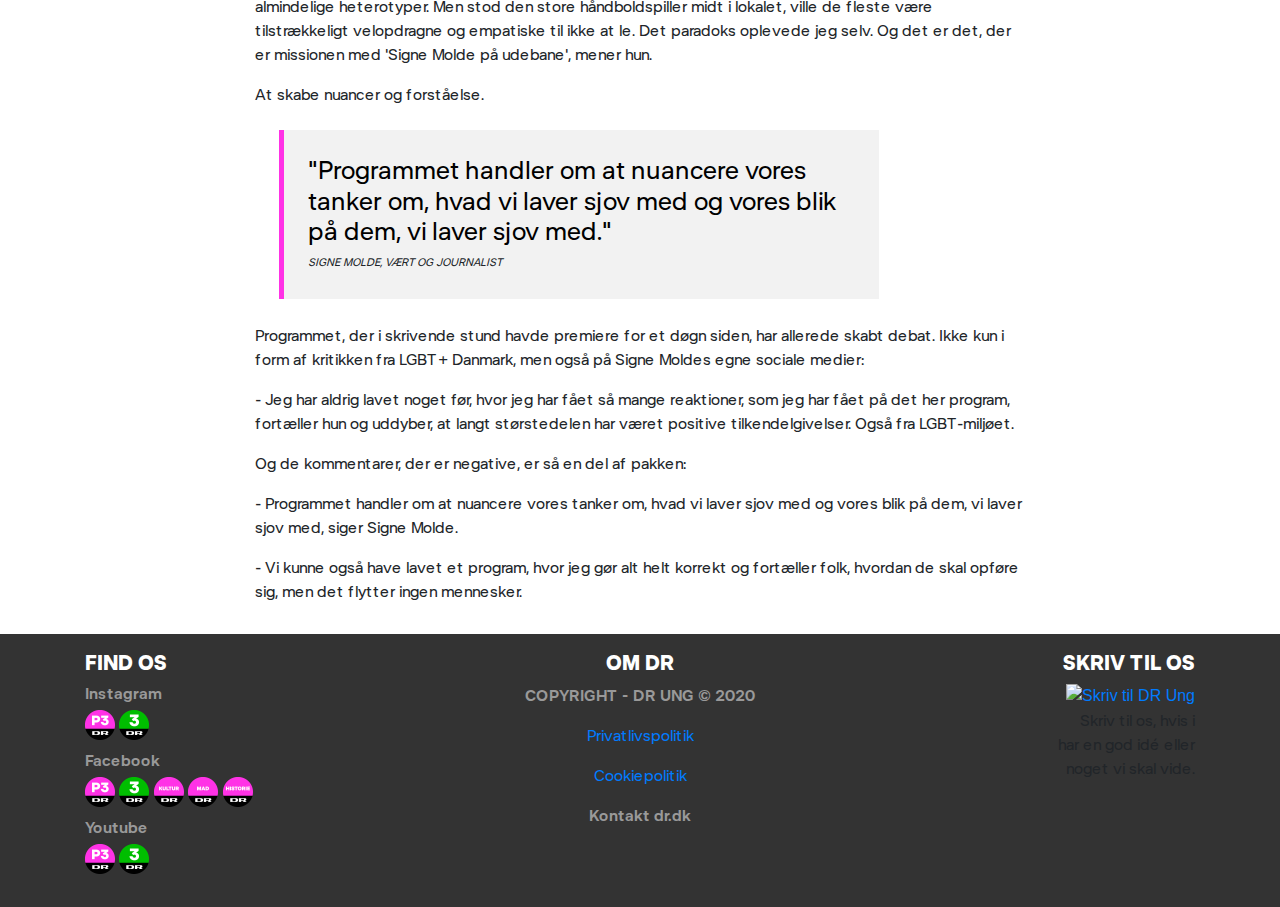
==== commit ce3229b8: "SEO + favikon" ====
--- a/artikel.html
+++ b/artikel.html
@@ -7,17 +7,26 @@
     <meta name="robots" content="noindex">
 
     <title>DR Ung | Serie | Hvem vil voldtage Louise</title>
-    <meta name="keywords" content="SEO KEYWORDS HER">
-    <meta name="description" content="SEO BESKRIVELSE HER">
+    <meta name="keywords" content="DR Ung artikel">
+    <meta name="description" content="Nyt satireprogram får kritik: 'Det udstiller transkønnede' - Læs artiklen og en masse andre på DR Ung - alt samlet ét sted.">
 
     <meta name="viewport" content="width=device-width, initial-scale=1">
-    <link href="https://fonts.googleapis.com/css?family=Josefin+Sans|Montserrat&display=swap" rel="stylesheet">
 
     <link rel="stylesheet" href="bs/css/bootstrap.min.css">
     <link rel="stylesheet" href="style.css">
 
-    <style>
-    </style>
+    <!-- Global site tag (gtag.js) - Google Analytics -->
+    <script async src="https://www.googletagmanager.com/gtag/js?id=G-6ZYNBCVR5E"></script>
+    <script>
+        window.dataLayer = window.dataLayer || [];
+
+        function gtag() {
+            dataLayer.push(arguments);
+        }
+        gtag('js', new Date());
+
+        gtag('config', 'G-6ZYNBCVR5E');
+    </script>
 
 </head>
 
@@ -189,6 +198,4 @@
 
     <script src="script.js"></script>
 
-</body>
-
-</html>
+</body></html>
--- a/style.css
+++ b/style.css
@@ -20,6 +20,7 @@
 5.1 quiz
 x.0 SERIER
 x.0 MUSIK
+x.0 VIDEOER
 x.0 ARTIKEL SINGLEVIEW
 x.x. Media queries
 
@@ -87,14 +88,14 @@
 
 h1 {
     font-family: "dr-black";
-    font-size: 2.5rem;
+    font-size: 1.8rem;
     color: var(--text-black);
     text-transform: uppercase;
 }
 
 h2 {
     font-family: "dr-black";
-    font-size: 2rem;
+    font-size: 1.7rem;
     color: var(--text-black);
     text-transform: uppercase;
     background-color: var(--background-white);
@@ -103,13 +104,13 @@
 }
 
 h3 {
-    font-family: "dr-bold";
-    font-size: 1.6rem;
+    font-family: "dr-semi";
+    font-size: 1.3rem;
     color: var(--text-black);
 }
 
 h4 {
-    font-family: "dr-bold";
+    font-family: "dr-semi";
     font-size: 1rem;
     color: var(--text-white);
 }
@@ -147,16 +148,21 @@
 
 /*------------------ NAV STYLE ------------------*/
 
+.navbar-brand {
+    margin: 0;
+}
+
 .navbar a {
     font-family: "dr-reg";
     font-size: 1rem;
-    color: var(--link-color);
+    color: var(--black) !important;
     text-transform: uppercase;
+    padding: 0;
 }
 
 .navbar a:hover {
     color: var(--link-hover-color);
-    text-decoration: underline;
+    font-family: "dr-semi";
 }
 
 /**************************************************/
@@ -171,9 +177,10 @@
 }
 
 .nav-aktiv {
-    font-family: "dr-black";
-    text-decoration: underline;
-    text-decoration-color: var(--pink);
+    font-family: "dr-semi" !important;
+    border-bottom: solid 3px var(--pink);
+    width: 80px;
+    margin: auto;
 }
 
 .navbar {
@@ -183,6 +190,26 @@
 
 #top hr {
     margin-top: 0;
+}
+
+button.navbar-toggler {
+    border: none;
+}
+
+button:focus {
+    outline: none;
+}
+
+li.nav-item {
+    margin: 20px;
+}
+
+#nav-forside {
+    margin-top: 40px;
+}
+
+#nav-nyheder {
+    margin-bottom: 500px;
 }
 
 /**************************************************/
@@ -242,6 +269,11 @@
 .kanalinfo {
     position: absolute;
     bottom: 0;
+}
+
+.card-img-top {
+    border-top-left-radius: 0;
+    border-top-right-radius: 0;
 }
 
 /*----------------- Carousel style ---------------*/
@@ -320,6 +352,7 @@
 }
 
 .stor-karusel-titel h3 {
+    font-family: "dr-bold";
     font-size: 1.4rem;
 }
 
@@ -362,7 +395,8 @@
 }
 
 .carousel-caption h3 {
-    font-size: 1.2rem;
+    font-size: 1.1rem;
+    font-family: "dr-semi";
 }
 
 /*--slut nabo--*/
@@ -394,25 +428,45 @@
 .big-box {
     background-color: var(--background-white);
     padding: 10px;
-    margin: 10px;
-    position: absolute;
-    bottom: 0px;
+}
+
+.big-box h3 {
+    font-size: 1rem;
+    margin-bottom: 0px;
+}
+
+.big-box h6 {
+    font-size: 0.6rem;
+    margin-bottom: 0;
 }
 
 .small-box {
     background-color: var(--background-white);
     padding: 10px;
-    margin: 10px;
-    position: absolute;
-    bottom: 0%;
 }
 
 .small-box2 {
     background-color: var(--background-white);
     padding: 10px;
-    margin: 10px;
-    position: absolute;
-    bottom: 0%;
+}
+
+.small-box h4,
+.small-box2 h4 {
+    font-size: 0.7rem;
+    margin-bottom: 0px;
+}
+
+.small-box h6,
+.small-box2 h6 {
+    font-size: 0.58rem;
+    margin-bottom: 0;
+    margin-left: 0px;
+}
+
+.small-box .card-icon,
+.small-box2 .card-icon {
+    height: 9px;
+    width: 9px;
 }
 
 /*-------------footer----------*/
@@ -422,6 +476,7 @@
 }
 
 #footer h4 {
+    font-family: "dr-bold";
     font-size: 1.3rem;
 }
 
@@ -451,12 +506,6 @@
     text-decoration: none;
 }
 
-/*
-#footer div.midt {
-    text-align: center;
-}
-*/
-
 .some-footer {
     width: 30px;
     padding-bottom: 10px;
@@ -471,14 +520,83 @@
 /******************** FORSIDE *********************/
 /**************************************************/
 
+/*----- cookie banner ----*/
+
+.cookie-banner {
+    position: fixed;
+    bottom: 10px;
+    right: 10px;
+    width: 80%;
+    max-width: 500px;
+    background-color: var(--green);
+    padding: 12px 35px;
+    z-index: 500;
+}
+
+.cookie-banner p {
+    color: var(--white);
+}
+
+.cookie-banner a {
+    color: var(--white);
+    font-family: dr-semi
+}
+
+h4.cookie-overskrift {
+    font-size: 1rem;
+    font-family: "dr-bold";
+}
+
+.luk-cookie {
+    background-color: var(--green);
+    border: 1px solid white;
+    color: white;
+    cursor: pointer;
+    width: 150px;
+    margin: auto;
+}
+
+.luk-cookie p {
+    font-family: dr-bold
+}
+
+.skjul-cookie {
+    animation: fadeOut;
+    animation-duration: 1s;
+    animation-fill-mode: forwards;
+}
+
+@keyframes fadeOut {
+    0% {
+        opacity: 1;
+    }
+
+    100% {
+        opacity: 0;
+    }
+}
+
 /*-----quiz---*/
-#quiz {
+#main-forside #underholdning {
     background-image: url(billeder/ui/5.element-01.png);
     background-size: contain;
 }
 
+#quiz p {
+    font-family: dr-semi;
+}
+
 #quiz h3 {
+    font-size: 1.6rem;
     color: var(--text-darkgrey);
+    <<<<<<< HEAD font-family: "dr-bold";
+    =======font-size: 1.2 rem;
+    > > > > > > > origin/master
+}
+
+#quiz label {
+    font-family: dr-semi;
+    font-size: 1rem;
 }
 
 .custom-checkbox .custom-control-input:checked ~ .custom-control-label::after {
@@ -531,7 +649,7 @@
 }
 
 .display-1 {
-    font-size: 1.5rem;
+    font-size: 1.2rem;
     font-style: italic;
 }
 
@@ -556,7 +674,7 @@
     background-color: var(--background-darkgrey);
     padding: 12px 0;
     text-align: center;
-    max-width: 32.5%;
+    max-width: 49%;
     margin: 2px auto 2px;
 }
 
@@ -629,11 +747,14 @@
 }
 
 #tekst h4 {
+    font-size: 1rem;
     color: black;
     font-family: "dr-semi";
 }
 
 #episoder h4 {
+    font-family: "dr-bold";
+    font-size: 1rem;
     color: black;
     text-transform: uppercase;
 }
@@ -675,7 +796,7 @@
 /******************** MUSIK *********************/
 /**************************************************/
 
-#musik #player-container #play-pause {
+#main-musik #player-container #play-pause {
     cursor: pointer;
     text-indent: -999999px;
     height: 15px;
@@ -696,6 +817,13 @@
     background-image: url('http://basichow.com/asserts/images/pause.png') !important;
 }
 
+/**************************************************/
+/******************** VIDEOER *********************/
+/**************************************************/
+
+#main-videoer .kategori {
+    max-width: 49%;
+}
 
 /**************************************************/
 /*************** ARTIKEL SINGLEVIEW ***************/
@@ -710,7 +838,8 @@
 }
 
 #main-artikel h3 {
-    font-family: dr-reg;
+    font-size: 1.6rem;
+    font-family: "dr-reg";
 }
 
 #main-artikel p {
@@ -756,6 +885,63 @@
     #kanalblok .card-body {
         height: 250px;
     }
+
+    h1.display-1 {
+        font-size: 2rem;
+    }
+
+    .kategori {
+        max-width: 32.5%;
+    }
+
+    h2 {
+        font-size: 2rem;
+    }
+
+    h1 {
+        font-size: 2.5rem;
+    }
+
+    .small-box,
+    .small-box2 {
+        margin: 10px;
+        position: absolute;
+        bottom: 0%;
+        width: 40%
+    }
+
+    .small-box h4,
+    .small-box2 h4 {
+        font-size: 1rem;
+        margin-bottom: 5px;
+    }
+
+    .small-box h6,
+    .small-box2 h6 {
+        font-size: 0.7rem;
+    }
+
+    .small-box .card-icon,
+    .small-box2 .card-icon {
+        height: 11px;
+        width: 11px;
+    }
+
+    .big-box {
+        margin: 10px;
+        position: absolute;
+        bottom: 0px;
+    }
+
+    .big-box h3 {
+        font-size: 1.3rem;
+        margin-bottom: 5px;
+    }
+
+    .big-box h6 {
+        font-size: 0.7rem;
+    }
+
 }
 
 @media (min-width: 768px) {
@@ -767,13 +953,30 @@
         width: 550px;
     }
 
+    .small-box2 {
+        bottom: 3.2%;
+        width: 70%
+    }
+
     .small-box {
-        bottom: 3.2%
-    }
-
-    .small-box2 {
         bottom: 53%;
-    }
+        width: 70%
+    }
+
+    #main-videoer .kategori {
+        max-width: 24%;
+    }
+
+    h1.display-1 {
+        font-size: 1.5rem;
+    }
+
+    li.nav-item,
+    #nav-forside,
+    #nav-nyheder {
+        margin: 0;
+    }
+
 
 }
 
@@ -787,8 +990,8 @@
         height: 210px;
     }
 
-    .display-1 {
-        font-size: 1.5rem;
+    h1.display-1 {
+        font-size: 2rem;
     }
 
     .kategori {
@@ -806,11 +1009,16 @@
 
     .carousel-caption h3 {
         font-size: 1.6rem;
+        font-family: "dr-bold";
     }
 
 }
 
 @media (min-width: 1200px) {
+    h3 {
+        font-size: 1.6rem;
+    }
+
     .carousel-item .card {
         width: 23%;
     }
@@ -819,11 +1027,15 @@
         width: 900px;
     }
 
+    .small-box2 {
+        bottom: 1.4%
+    }
+
     .small-box {
-        bottom: 1.4%
-    }
-
-    .small-box2 {
         bottom: 51.3%
     }
-}
+
+    h1.display-1 {
+        font-size: 2.5rem;
+    }
+}
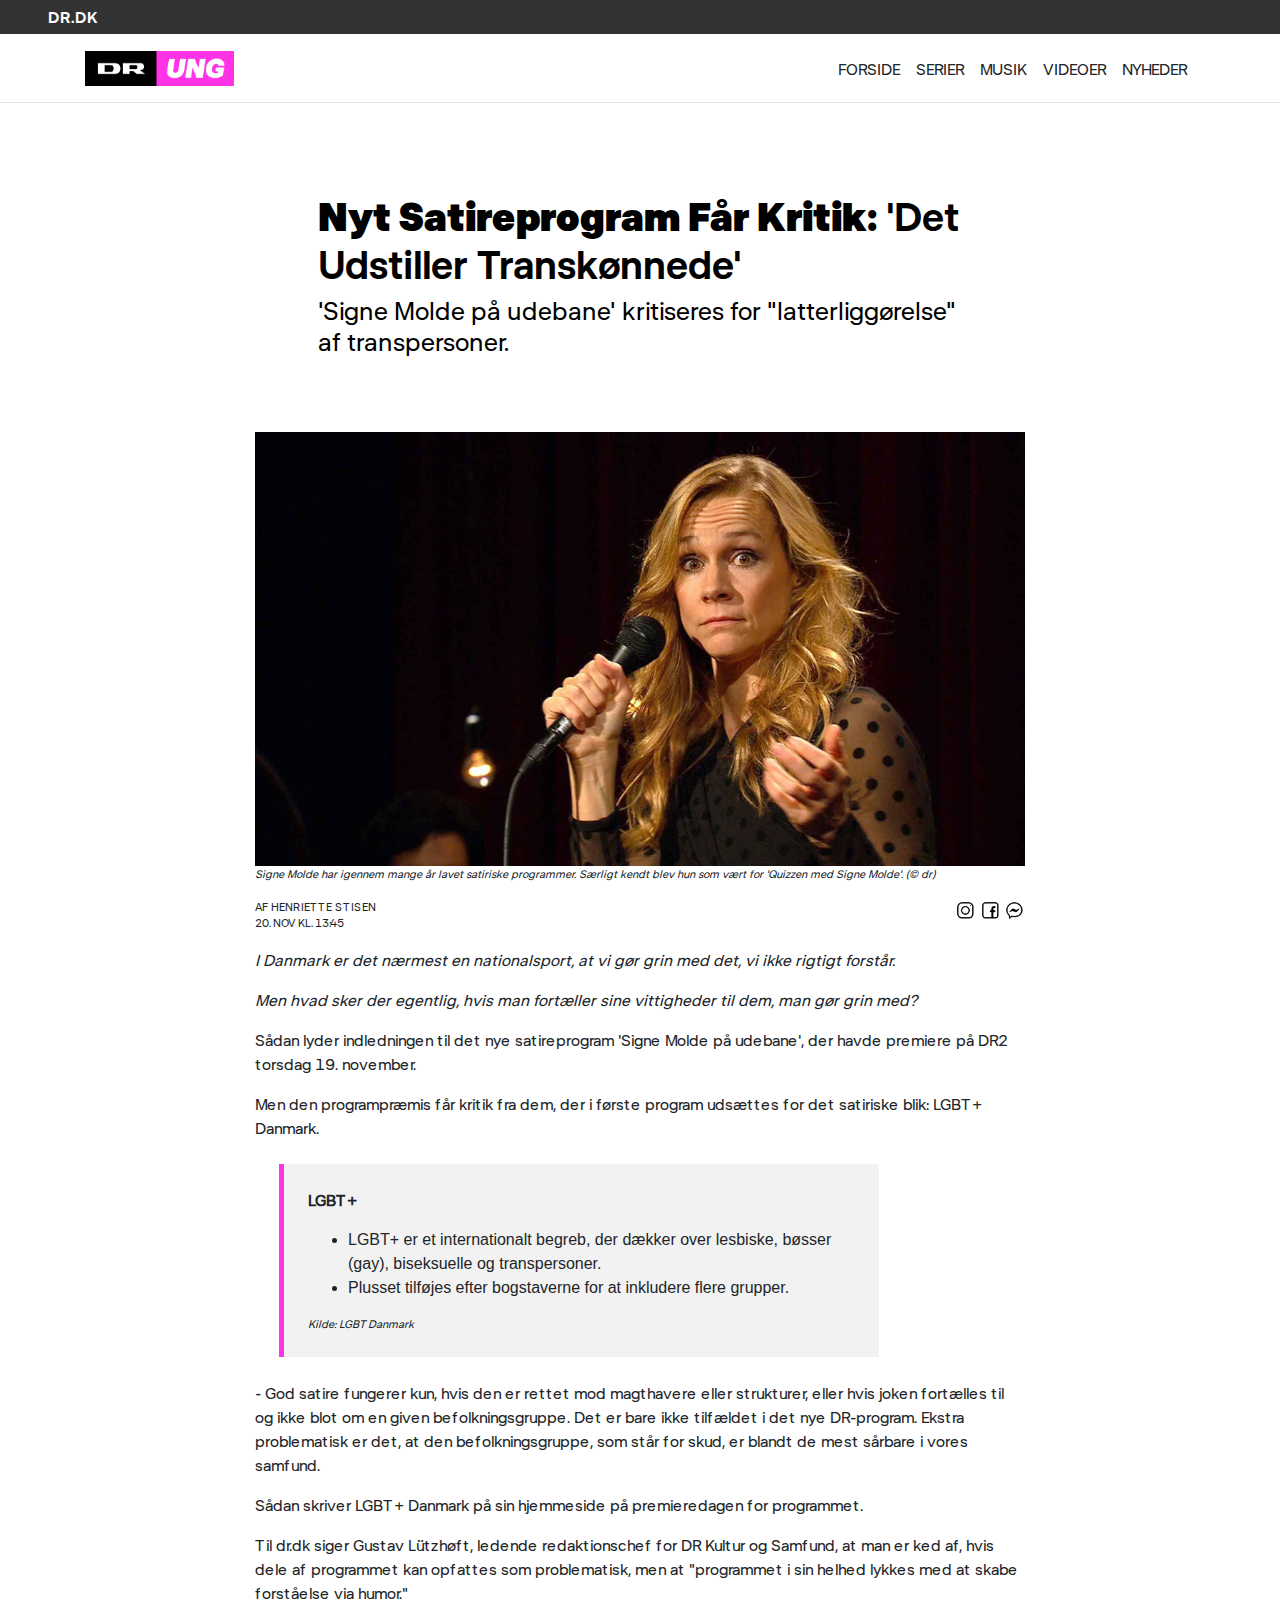
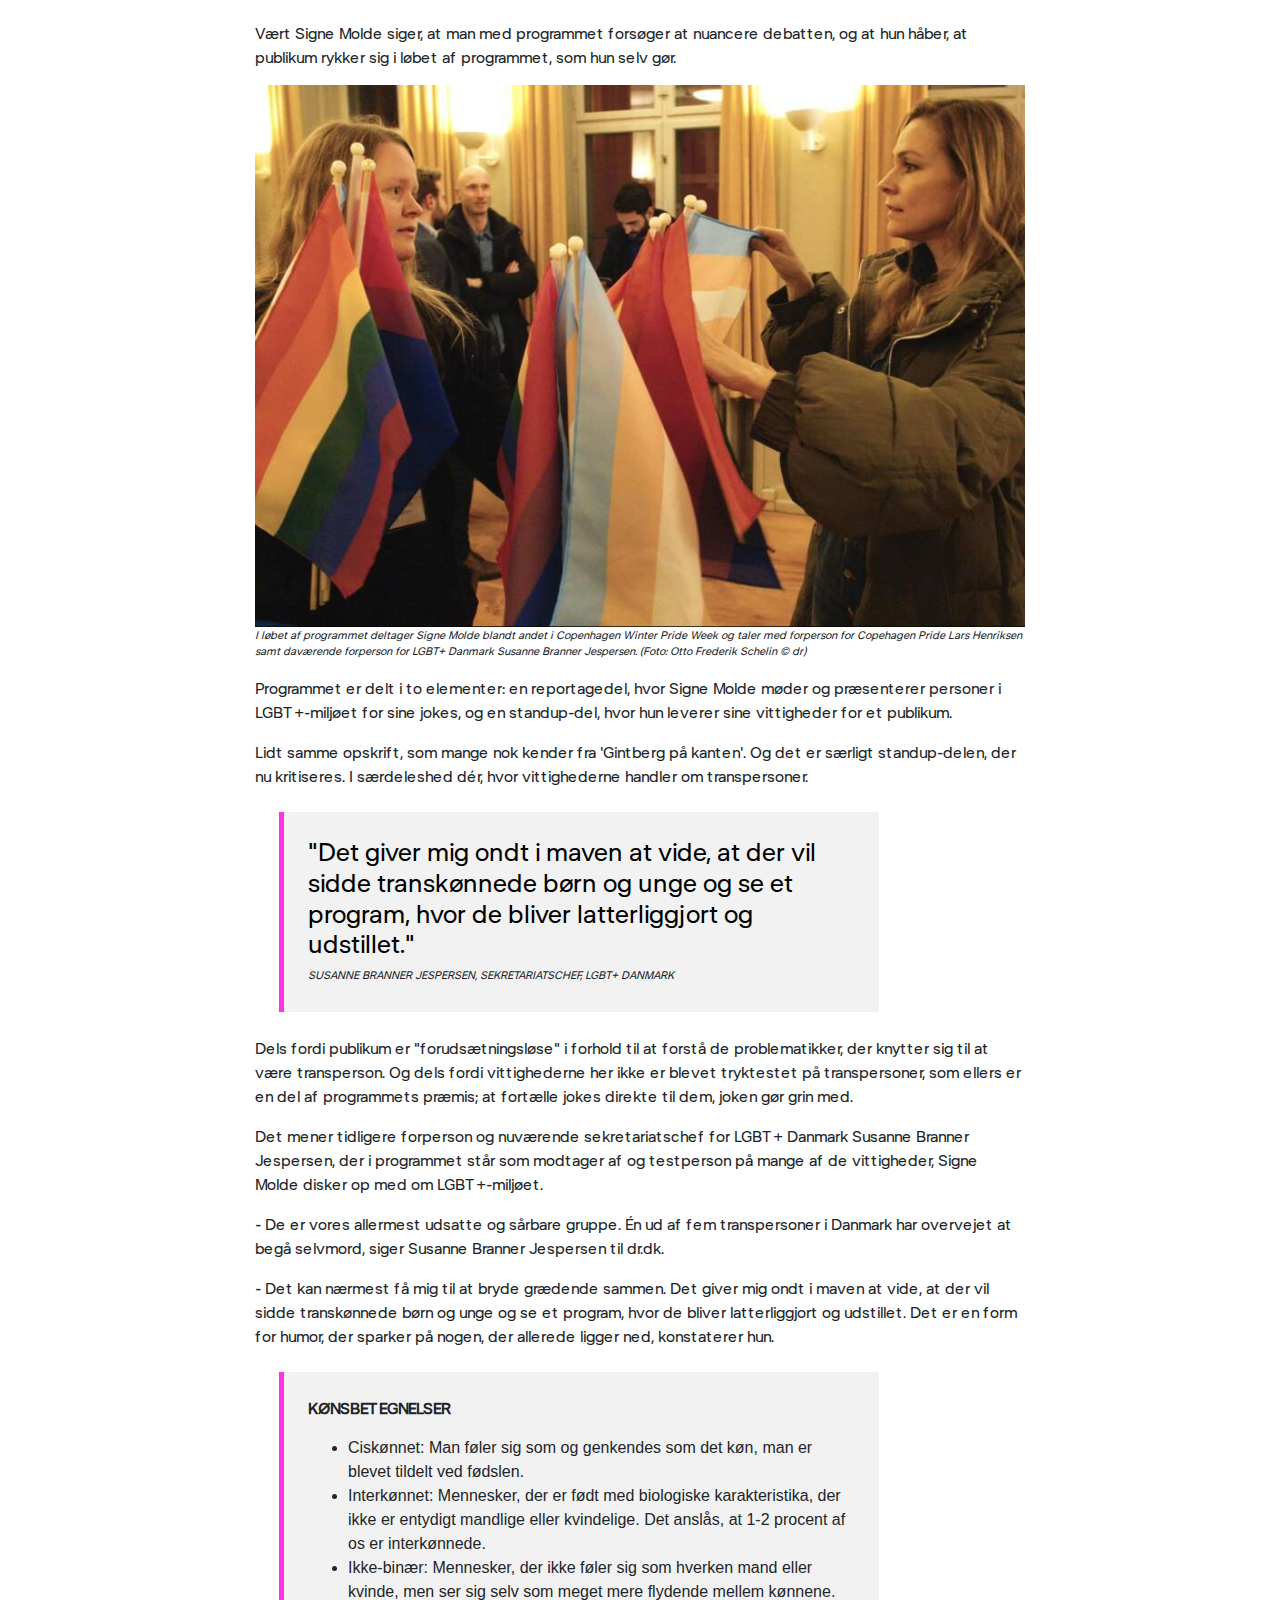
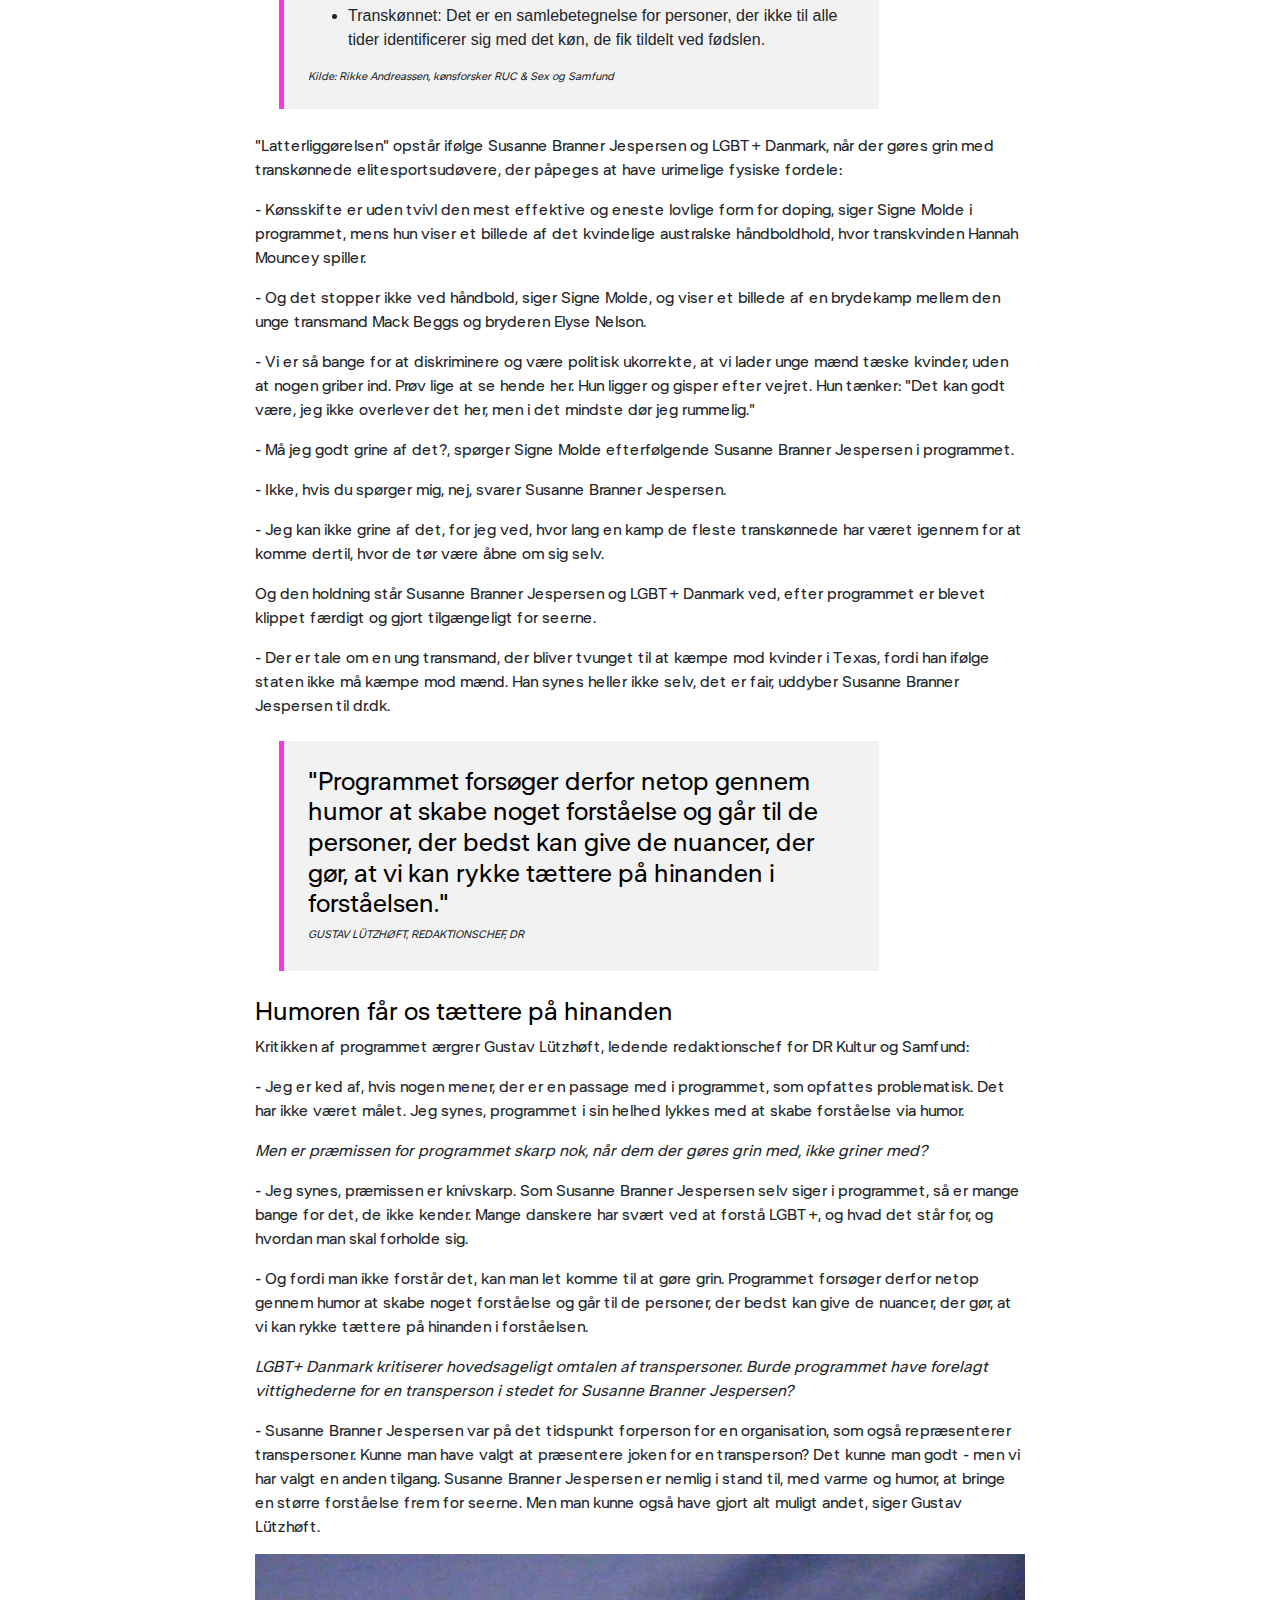
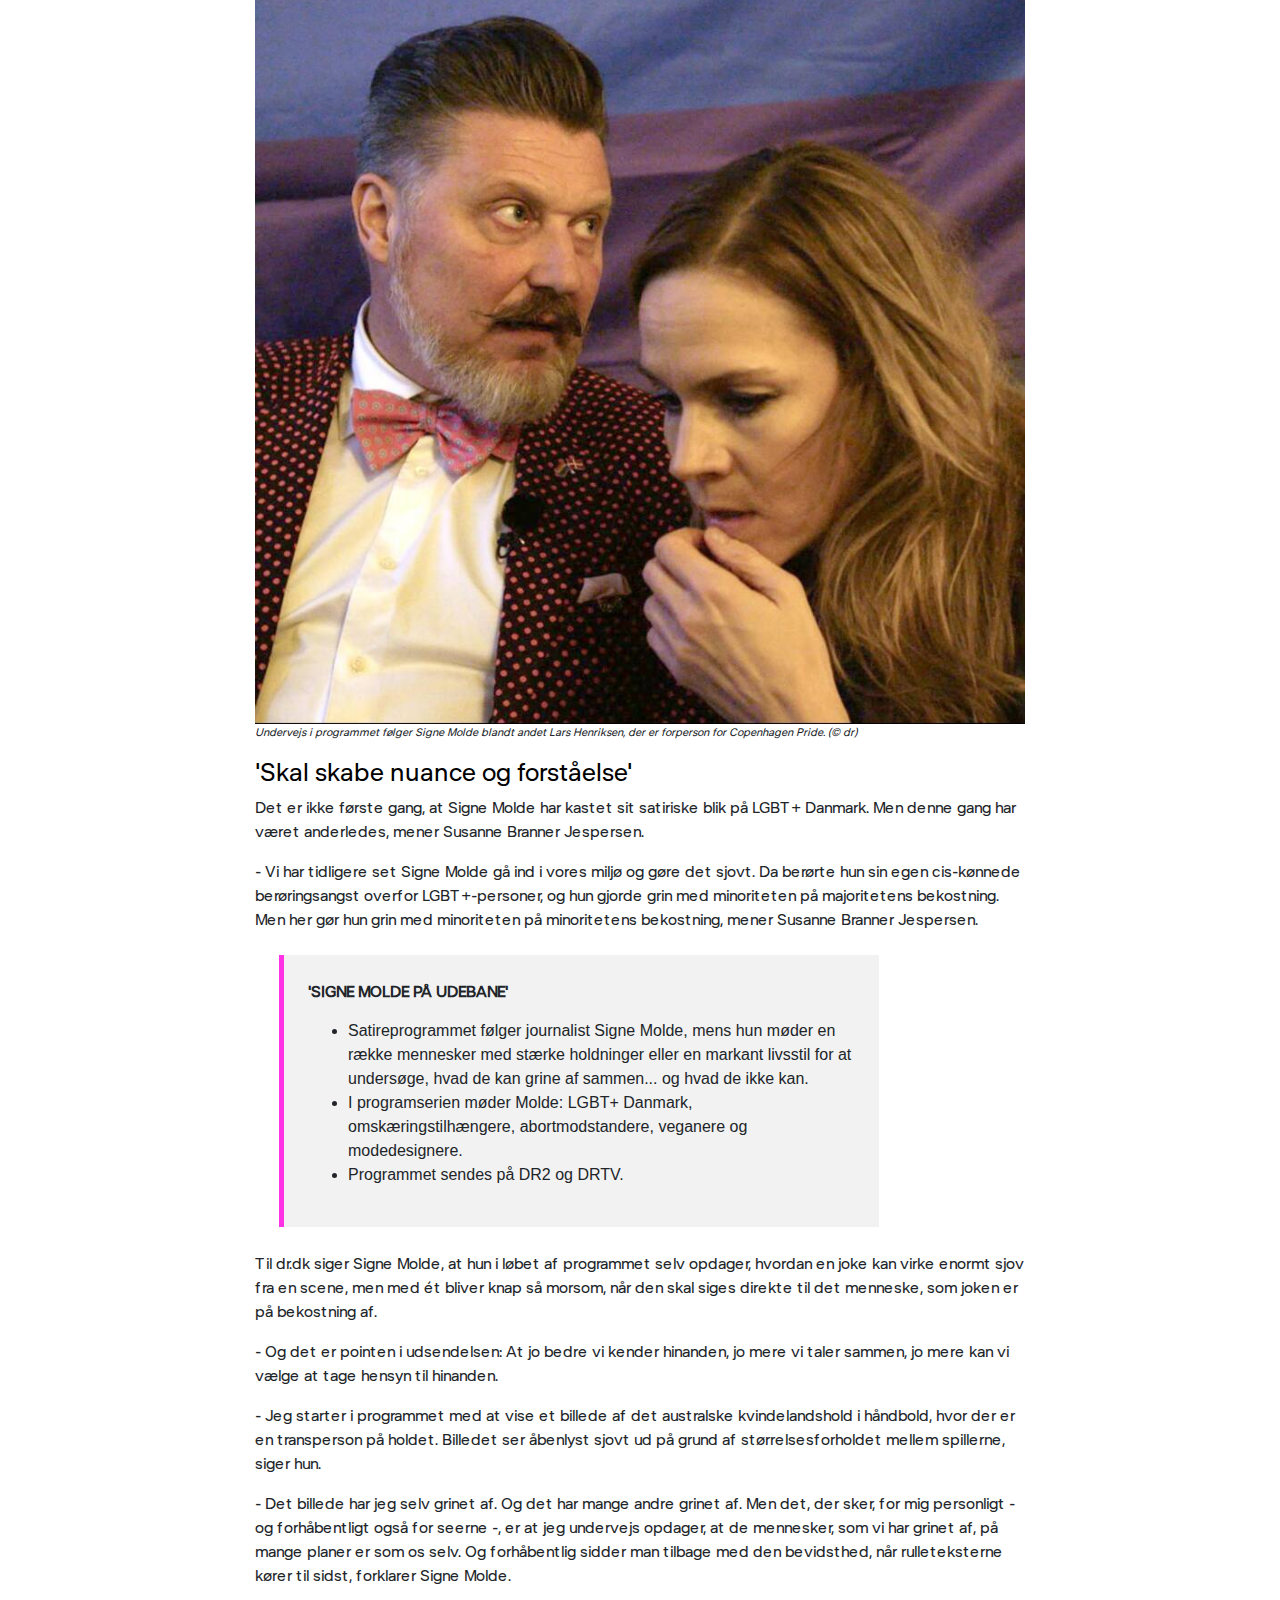
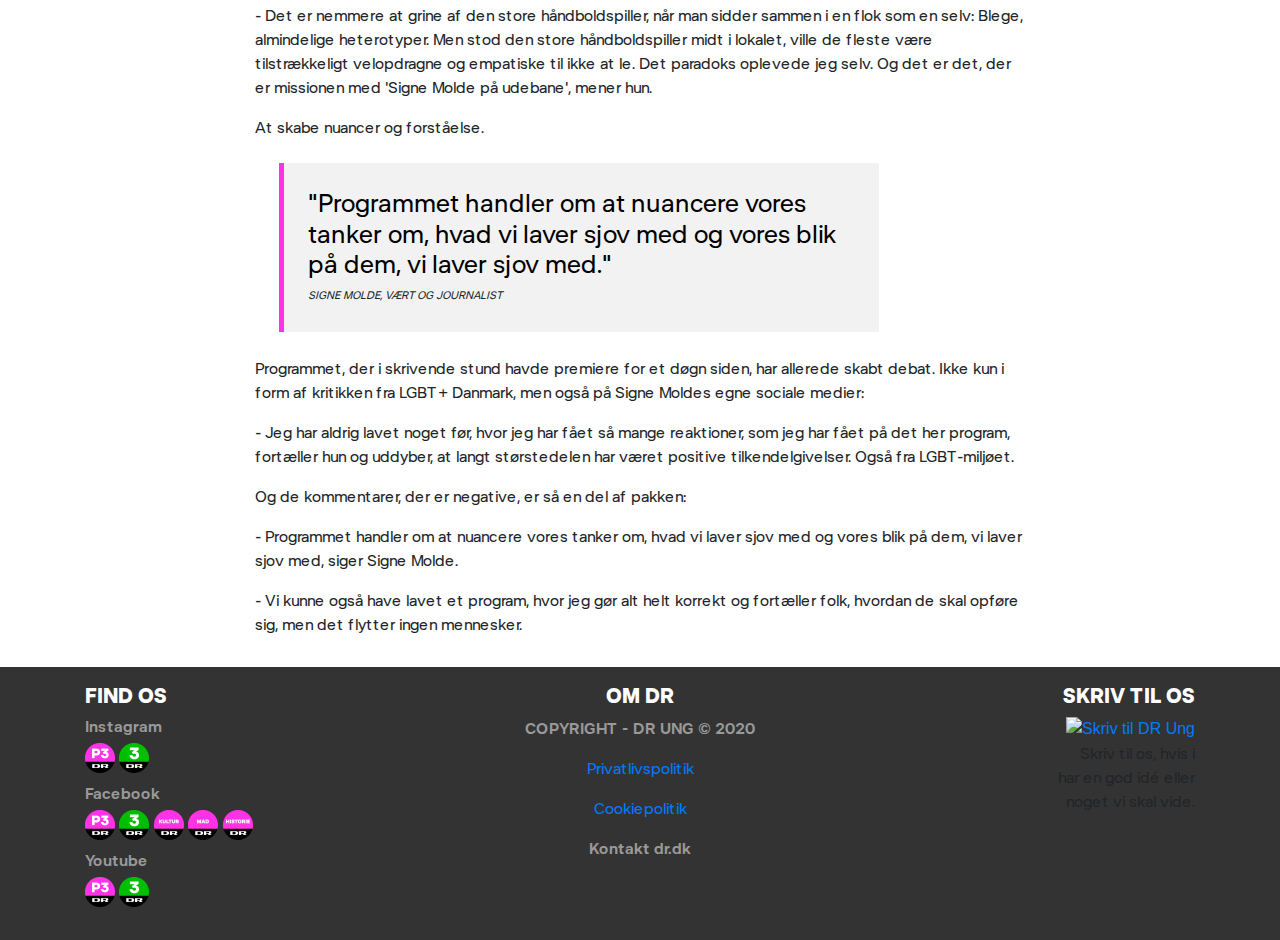
==== commit 23baee2c: "Padding logo + nyt burger ikon" ====
--- a/artikel.html
+++ b/artikel.html
@@ -6,7 +6,7 @@
     <meta http-equiv="x-ua-compatible" content="ie=edge">
     <meta name="robots" content="noindex">
 
-    <title>DR Ung | Serie | Hvem vil voldtage Louise</title>
+    <title>DR Ung | Artikel | Nyt satireprogram får kritik</title>
     <meta name="keywords" content="DR Ung artikel">
     <meta name="description" content="Nyt satireprogram får kritik: 'Det udstiller transkønnede' - Læs artiklen og en masse andre på DR Ung - alt samlet ét sted.">
 
@@ -14,6 +14,9 @@
 
     <link rel="stylesheet" href="bs/css/bootstrap.min.css">
     <link rel="stylesheet" href="style.css">
+
+    <link rel="shortcut icon" href="billeder/ui/favicon.ico" type="image/x-icon">
+    <link rel="icon" href="billeder/ui/favicon.ico" type="image/x-icon">
 
     <!-- Global site tag (gtag.js) - Google Analytics -->
     <script async src="https://www.googletagmanager.com/gtag/js?id=G-6ZYNBCVR5E"></script>
@@ -41,12 +44,13 @@
 
         <nav> </nav>
 
+        <hr class="solid">
+
 
         <!----------- INDHOLDS SEKTIONER ------------>
 
         <section id="artikel-top" class="container pb-0">
 
-            <hr class="m-0">
 
             <div class="col-12 p-0 col-lg-10 col-xl-8 m-auto pt-md-4 p-lg-4 p-xl-5">
 
--- a/style.css
+++ b/style.css
@@ -186,6 +186,8 @@
 .navbar {
     padding-right: 15px;
     padding-left: 15px;
+    padding-top: 17px;
+    padding-bottom: 0;
 }
 
 #top hr {
@@ -194,6 +196,10 @@
 
 button.navbar-toggler {
     border: none;
+}
+
+span.navbar-toggler-icon {
+    background-image: url(billeder/ui/burgermenu.svg) !important;
 }
 
 button:focus {
@@ -954,7 +960,6 @@
     }
 
     .small-box2 {
-        bottom: 3.2%;
         width: 70%
     }
 
@@ -1027,10 +1032,6 @@
         width: 900px;
     }
 
-    .small-box2 {
-        bottom: 1.4%
-    }
-
     .small-box {
         bottom: 51.3%
     }
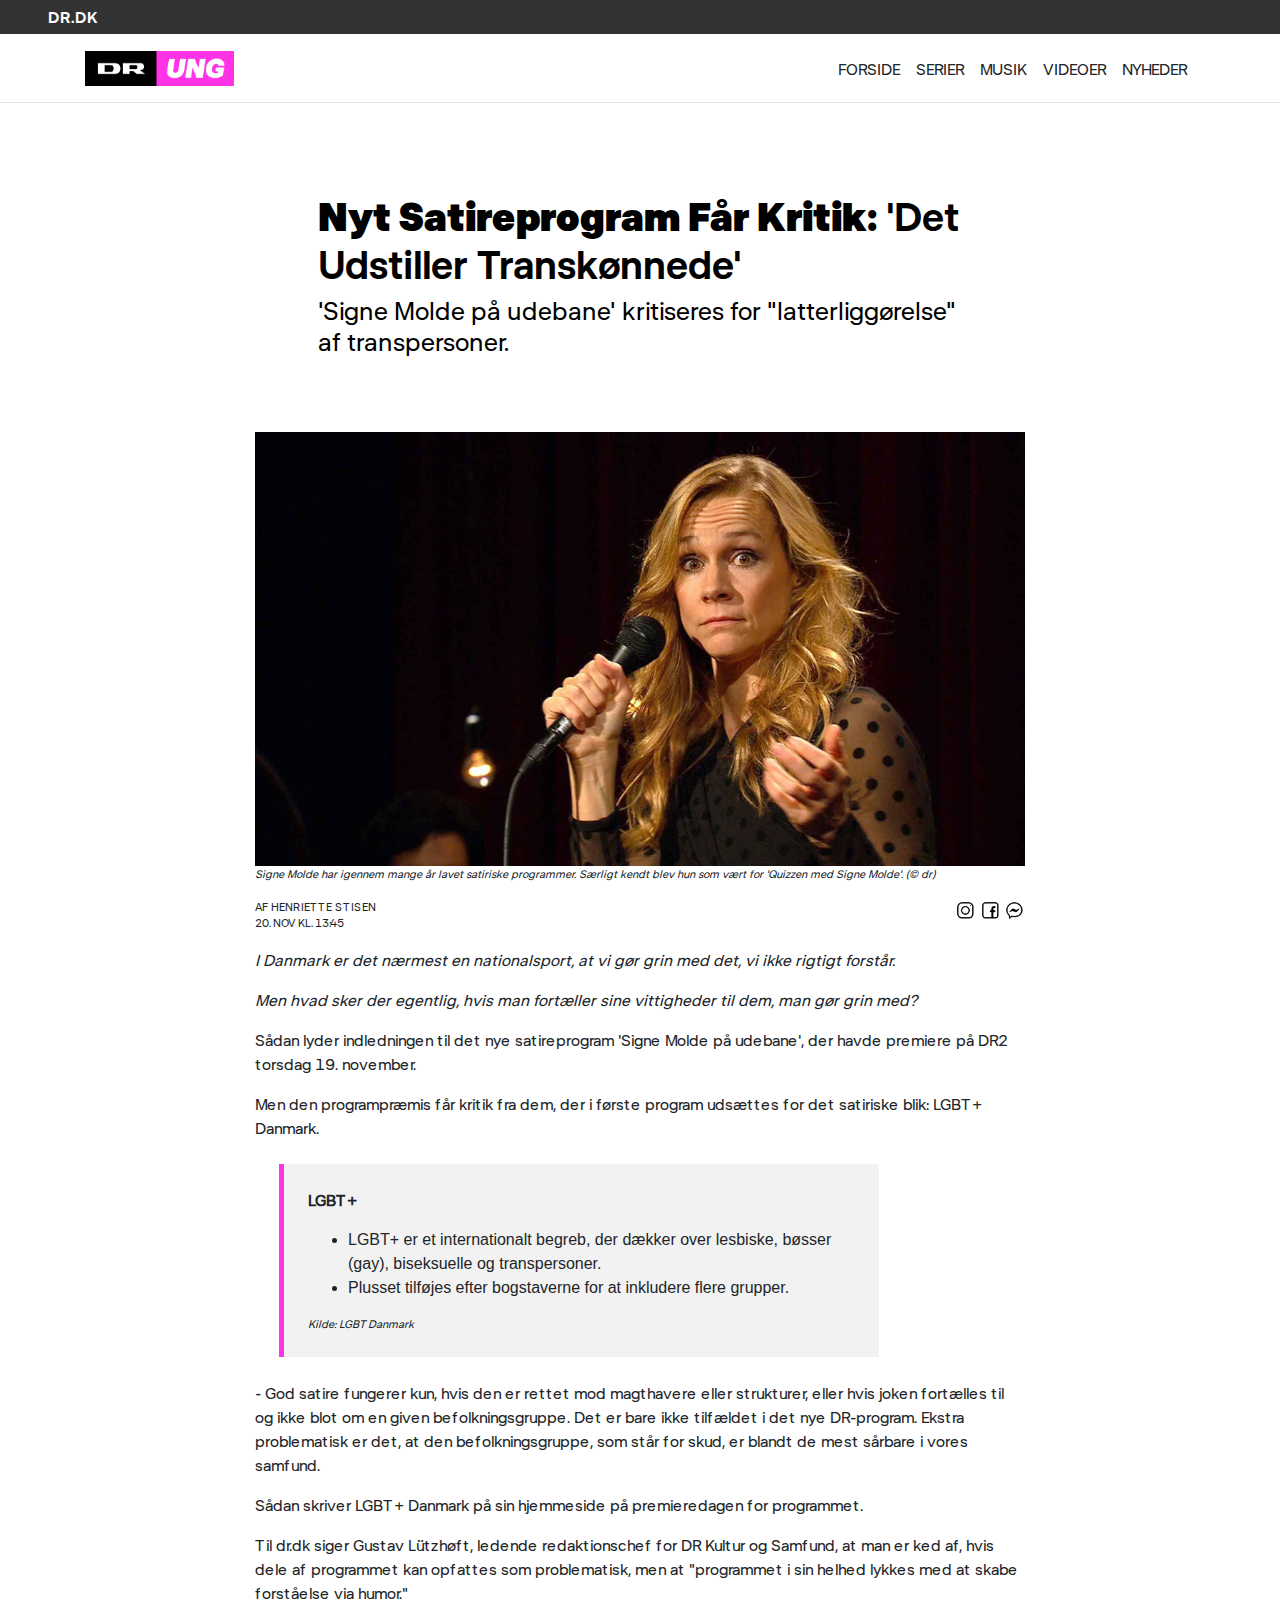
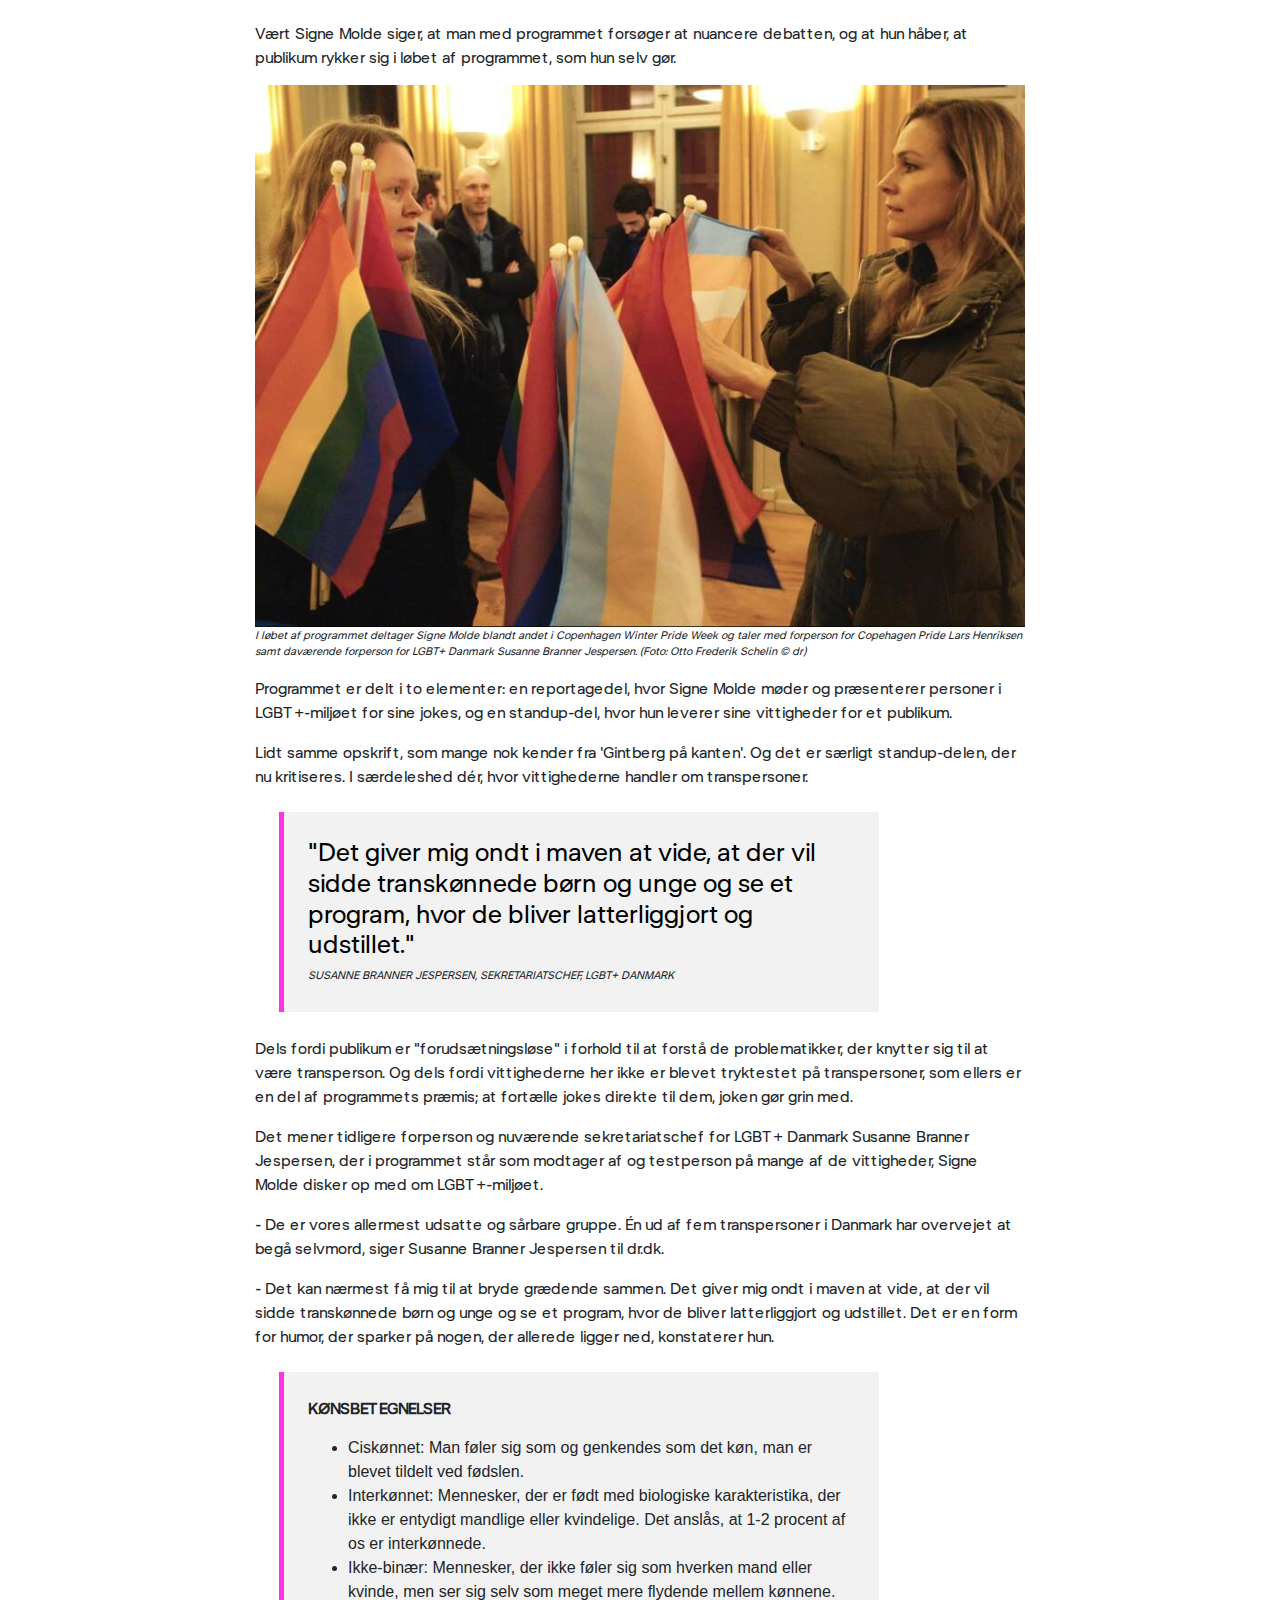
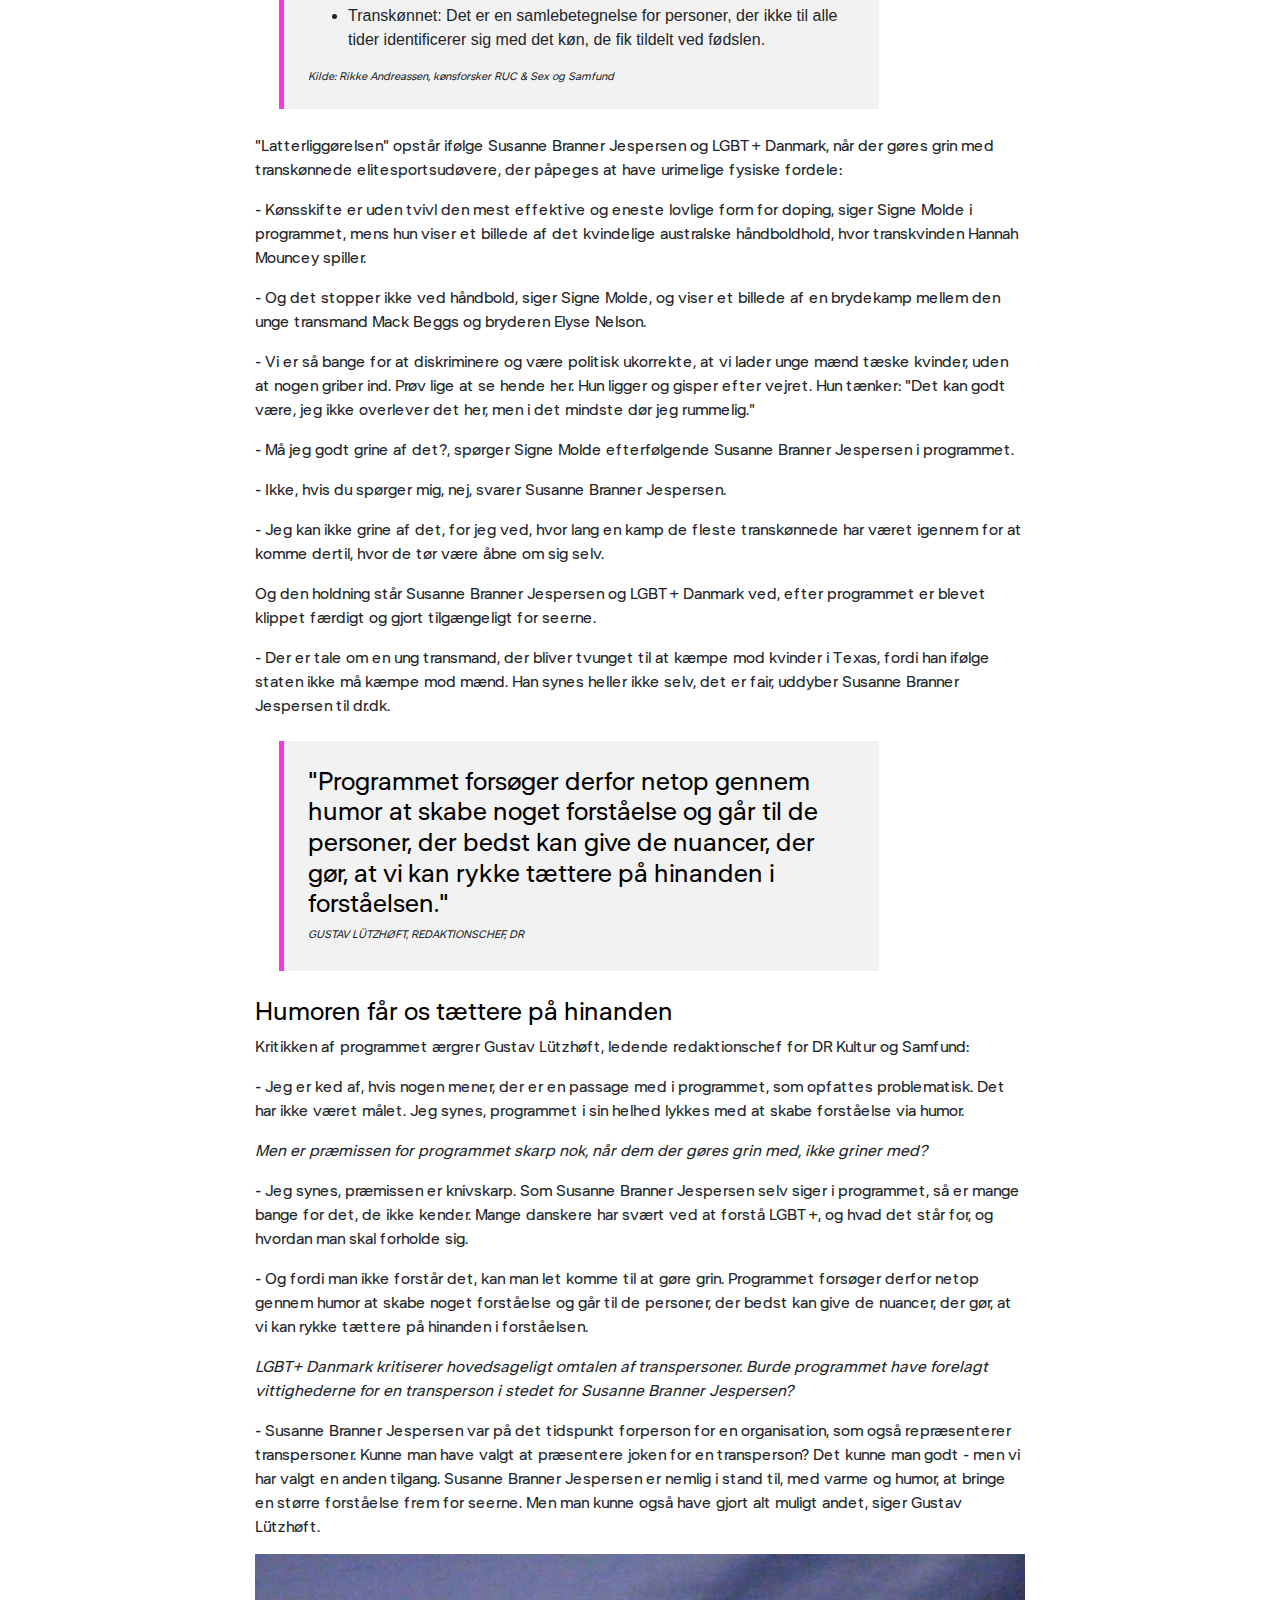
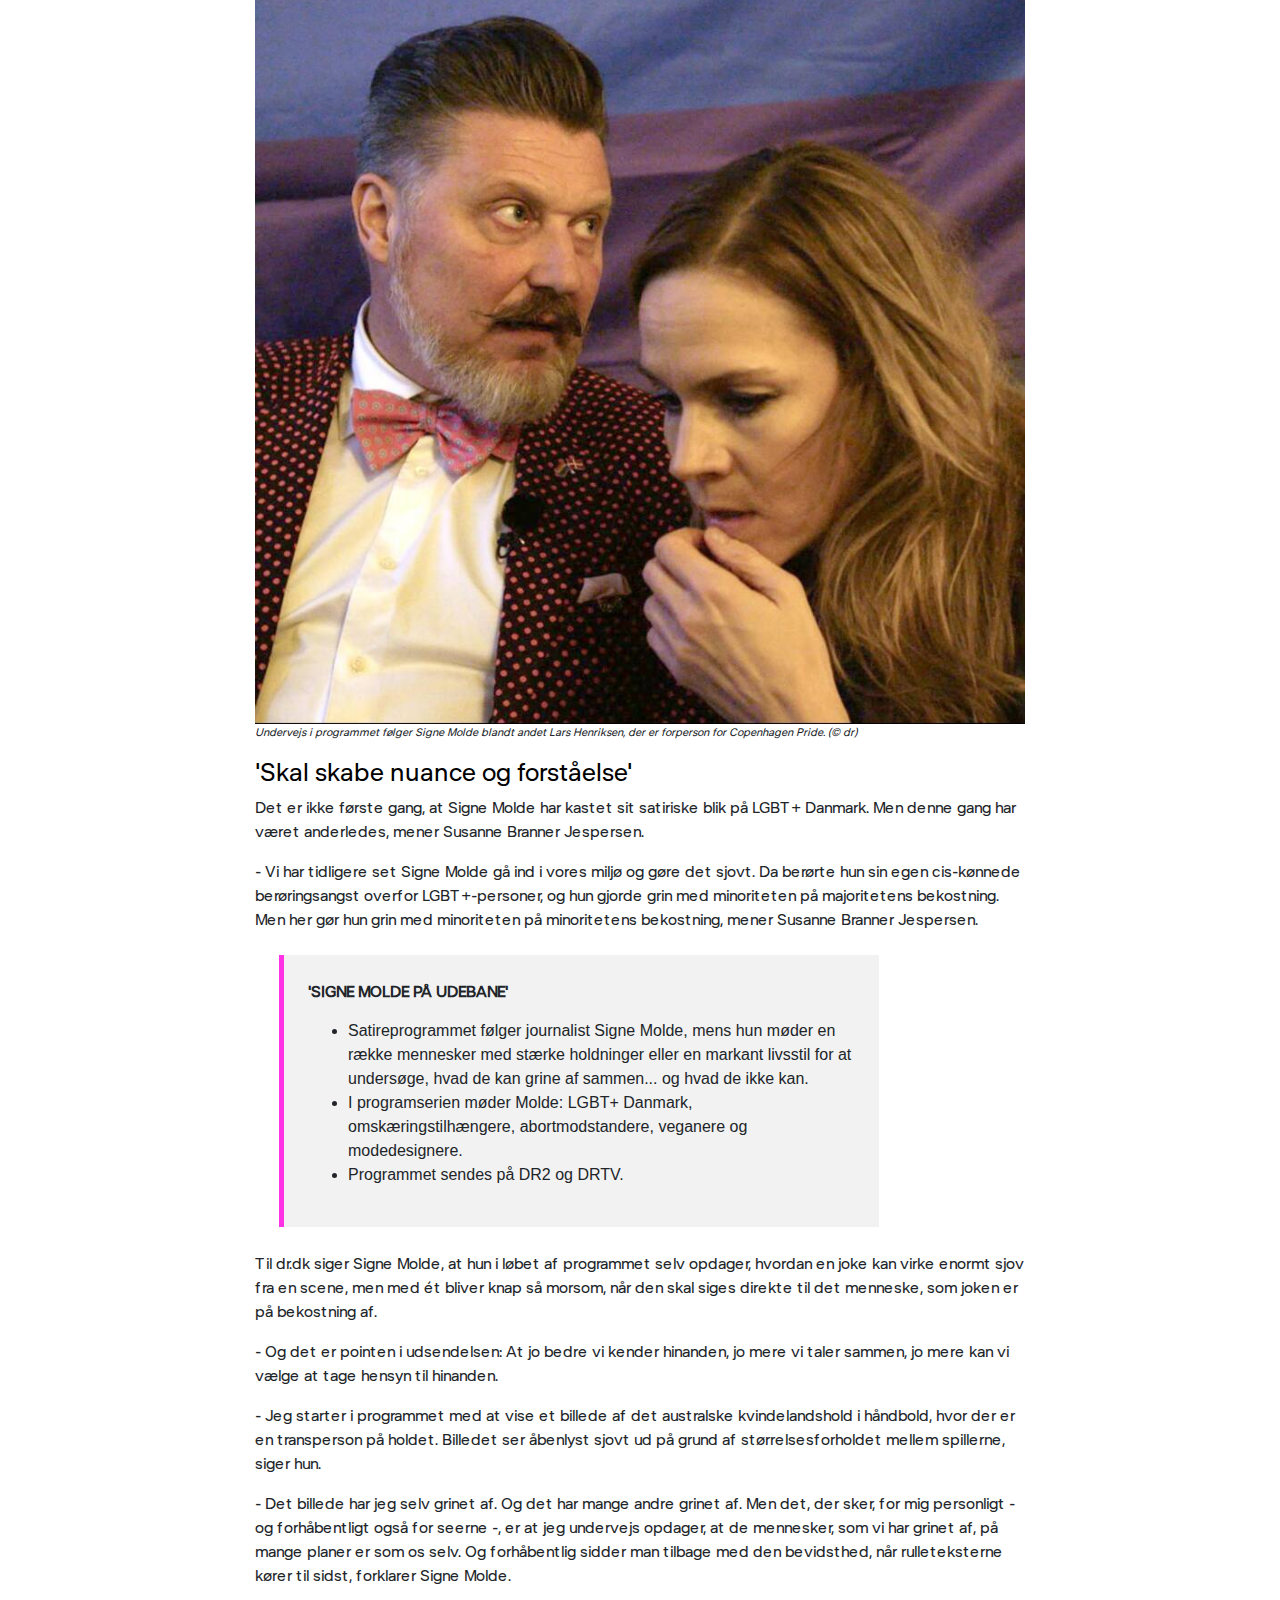
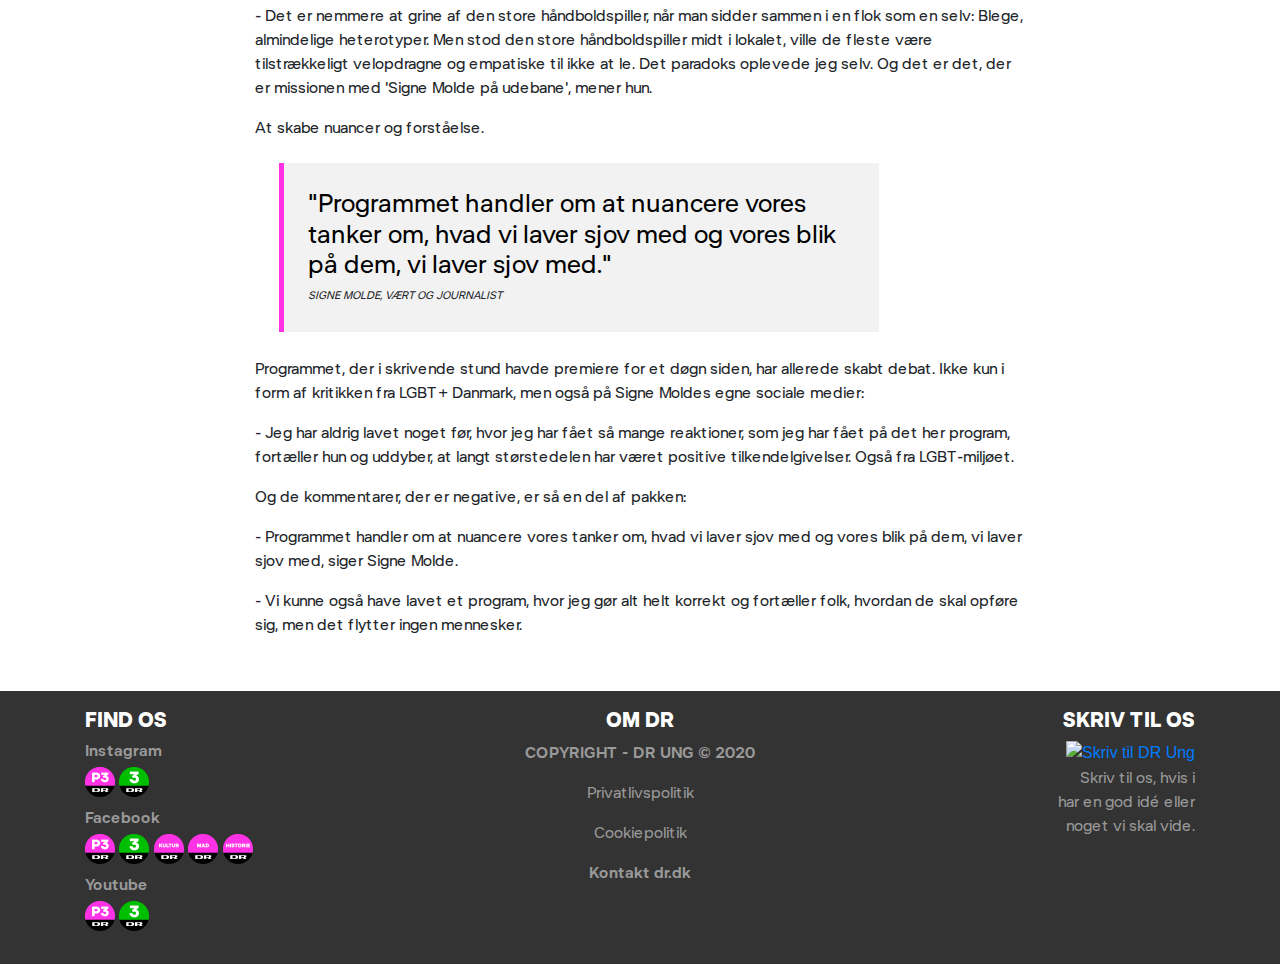
==== commit bbae8939: "Padding og margin rettet i mobil + Afspil på musik siden virker" ====
--- a/artikel.html
+++ b/artikel.html
@@ -182,7 +182,7 @@
             <p>- Jeg har aldrig lavet noget før, hvor jeg har fået så mange reaktioner, som jeg har fået på det her program, fortæller hun og uddyber, at langt størstedelen har været positive tilkendelgivelser. Også fra LGBT-miljøet.</p>
             <p>Og de kommentarer, der er negative, er så en del af pakken:</p>
             <p>- Programmet handler om at nuancere vores tanker om, hvad vi laver sjov med og vores blik på dem, vi laver sjov med, siger Signe Molde.</p>
-            <p>- Vi kunne også have lavet et program, hvor jeg gør alt helt korrekt og fortæller folk, hvordan de skal opføre sig, men det flytter ingen mennesker.</p>
+            <p class="pb-4">- Vi kunne også have lavet et program, hvor jeg gør alt helt korrekt og fortæller folk, hvordan de skal opføre sig, men det flytter ingen mennesker.</p>
 
         </section>
 
@@ -192,9 +192,6 @@
         <!---------------FOOTER SLUT------------------->
 
     </main> <!-- Ikke mere indhold efter denne linie -->
-
-    <!-- jQuery og popper.js inkluderinger herunder - nødvendigt for Bootstrap  - slet dem ikke FIND UD AF OM VI SKAL BRUGE DEM????-->
-
 
     <script src="https://code.jquery.com/jquery-3.4.1.min.js" integrity="sha256-CSXorXvZcTkaix6Yvo6HppcZGetbYMGWSFlBw8HfCJo=" crossorigin="anonymous"></script>
     <script src="https://cdnjs.cloudflare.com/ajax/libs/popper.js/1.14.7/umd/popper.min.js" integrity="sha384-UO2eT0CpHqdSJQ6hJty5KVphtPhzWj9WO1clHTMGa3JDZwrnQq4sF86dIHNDz0W1" crossorigin="anonymous"></script>
--- a/style.css
+++ b/style.css
@@ -1,31 +1,3 @@
-/**************************************************/
-/****************** CSS INDHOLD *******************/
-/**************************************************/
-/*
-
-1.0 COLORS
-2.0 FONTS
-2.1 Font style
-2.2 Nav style
-3.0 NAVIGATION
-4.0 GENEREL
-4.1 Baggrundsfarver
-4.2 Card style
-4.3 Carousel
-4.4 Dividers next to h2's
-4.5 bokse til ovenpå indhold
-4.6 footer
-4.7 knapper
-5.0 FORSIDE
-5.1 quiz
-x.0 SERIER
-x.0 MUSIK
-x.0 VIDEOER
-x.0 ARTIKEL SINGLEVIEW
-x.x. Media queries
-
-*/
-
 /**************************************************/
 /******************** COLORS **********************/
 /**************************************************/
@@ -50,14 +22,6 @@
     --blue: #2d2dc3;
     --creme: #fae6d2;
     --tyrkis: #8ce1d7;
-}
-
-.bg-darkgrey {
-    background-color: var(--background-darkgrey);
-}
-
-.bg-lightgrey {
-    background-color: var(--background-lightgrey);
 }
 
 /**************************************************/
@@ -146,7 +110,10 @@
     color: var(--text-white);
 }
 
-/*------------------ NAV STYLE ------------------*/
+/**************************************************/
+/******************* NAVIGATION *******************/
+/**************************************************/
+
 
 .navbar-brand {
     margin: 0;
@@ -164,10 +131,6 @@
     color: var(--link-hover-color);
     font-family: "dr-semi";
 }
-
-/**************************************************/
-/******************* NAVIGATION *******************/
-/**************************************************/
 
 #drdk {
     background-color: var(--background-darkgrey);
@@ -223,6 +186,10 @@
 /**************************************************/
 
 /*--------------- baggrundsfarver ----------------*/
+
+.bg-darkgrey {
+    background-color: var(--background-darkgrey);
+}
 
 .bg-lightgrey {
     background-color: var(--background-lightgrey);
@@ -367,6 +334,7 @@
 
 .multi-item-carousel {
     overflow: hidden;
+    padding: 0;
 }
 
 .multi-item-carousel .carousel-control-prev,
@@ -403,6 +371,10 @@
 .carousel-caption h3 {
     font-size: 1.1rem;
     font-family: "dr-semi";
+}
+
+.minus-padding {
+    padding: 0;
 }
 
 /*--slut nabo--*/
@@ -475,51 +447,68 @@
     width: 9px;
 }
 
-/*-------------footer----------*/
-
-#footer div.row {
-    padding: 15px 0;
-}
-
-#footer h4 {
-    font-family: "dr-bold";
-    font-size: 1.3rem;
-}
-
-#footer h6 {
-    font-size: 1rem;
-    font-family: "dr-semi";
-    text-transform: none;
-    color: var(--text-darkgrey);
-}
-
-#footer p.fed {
-    font-size: 1rem;
-    font-family: "dr-semi";
-    text-transform: none;
-    color: var(--text-darkgrey);
-}
-
-#footer p {
-    font-size: 1rem;
+
+/*------------------kategorier knap------------------*/
+#kategorier .row {
+    padding: 15px;
+}
+
+.kategori {
+    background-color: var(--background-darkgrey);
+    padding: 12px 0;
+    text-align: center;
+    max-width: 49%;
+    margin: 2px auto 2px;
+}
+
+.knap {
+    color: white;
+}
+
+a.knap {
     font-family: "dr-reg";
-    text-transform: none;
-    color: var(--text-darkgrey);
-}
-
-#footer a:hover {
+}
+
+a:hover.knap {
+    color: var(--text-lightgrey);
     font-family: "dr-semi";
     text-decoration: none;
 }
 
-.some-footer {
-    width: 30px;
-    padding-bottom: 10px;
-}
-
-.brev-gif {
-    width: 100px;
-}
+
+#banner.container {
+    padding: 0;
+}
+
+/*------------------ sections ------------------*/
+
+.pad-overskrift {
+    padding-top: 40px;
+}
+
+/*------------------ button ------------------*/
+
+button.btn {
+    color: var(--text-lightgrey);
+    font-family: "dr-semi";
+    border-radius: 0;
+    background-color: var(--background-darkgrey);
+    border: none;
+    padding: 8px 20px;
+}
+
+button.btn:hover {
+    color: var(--text-white);
+    background-color: var(--green);
+    border: none;
+}
+
+.btn-info:focus {
+    color: var(--text-white);
+    background-color: var(--green);
+    border: none;
+}
+
 
 
 /**************************************************/
@@ -671,75 +660,7 @@
 /******************** SERIER *********************/
 /**************************************************/
 
-/*------------------kategorier knap------------------*/
-#kategorier .row {
-    padding: 15px;
-}
-
-.kategori {
-    background-color: var(--background-darkgrey);
-    padding: 12px 0;
-    text-align: center;
-    max-width: 49%;
-    margin: 2px auto 2px;
-}
-
-.knap {
-    color: white;
-}
-
-a.knap {
-    font-family: "dr-reg";
-}
-
-a:hover.knap {
-    color: var(--text-lightgrey);
-    font-family: "dr-semi";
-    text-decoration: none;
-}
-
-
-#banner.container {
-    padding: 0;
-}
-
-/*------------------ sections ------------------*/
-
-.pad-container {
-    padding: 15px;
-}
-
-
-.pad-overskrift {
-    padding: 10px 15px 0;
-}
-
-
-/*------------------ button ------------------*/
-
-button.btn {
-    color: var(--text-lightgrey);
-    font-family: "dr-semi";
-    border-radius: 0;
-    background-color: var(--background-darkgrey);
-    border: none;
-    padding: 8px 20px;
-}
-
-button.btn:hover {
-    color: var(--text-white);
-    background-color: var(--green);
-    border: none;
-}
-
-.btn-info:focus {
-    color: var(--text-white);
-    background-color: var(--green);
-    border: none;
-}
-
-
-/*------------------ENKELT SERIE SIDE------------------*/
+/*---------------ENKELT SERIE SIDE----------------*/
 
 img.card-icon.serie-ikon {
     height: 12px;
@@ -775,40 +696,22 @@
     font-size: 0.8rem;
 }
 
-
-.podcast-billede {
-    position: relative;
-}
-
-#serie #player-container #play-pause {
-    cursor: pointer;
-    text-indent: -999999px;
-    height: 40px;
-    width: 40px;
-    background: #999999;
-    background-image: url('http://basichow.com/asserts/images/play.png');
-    background-repeat: no-repeat;
-    background-position: center;
-    background-size: 15px;
-
-    position: absolute;
-    top: 50%;
-    left: 50%;
-
-    transform: translate(-50%, -50%);
+div.ekstra-overskrift {
+    padding-left: 15px;
+    padding-right: 15px;
 }
 
 /**************************************************/
 /******************** MUSIK *********************/
 /**************************************************/
 
-#main-musik #player-container #play-pause {
+#player-container #play-pause {
     cursor: pointer;
     text-indent: -999999px;
     height: 15px;
     width: 15px;
     background: #999999;
-    background-image: url('http://basichow.com/asserts/images/play.png');
+    background-image: url(billeder/ui/play.png);
     background-repeat: no-repeat;
     background-position: center;
     background-size: 5px;
@@ -816,11 +719,19 @@
 }
 
 .play {
-    background-image: url('http://basichow.com/asserts/images/play.png');
+    background-image: url(billeder/ui/play.png);
 }
 
 .pause {
-    background-image: url('http://basichow.com/asserts/images/pause.png') !important;
+    background-image: url(billeder/ui/pause-01.png) !important;
+}
+
+#main-musik .farve a {
+    color: black;
+}
+
+#main-musik .farve a:hover {
+    text-decoration: none;
 }
 
 /**************************************************/
@@ -874,6 +785,56 @@
 #artikel-indhold {
     max-width: 800px;
 }
+
+/**************************************************/
+/****************** FOOTER *****************/
+/**************************************************/
+
+#footer div.row {
+    padding: 15px 0;
+}
+
+#footer h4 {
+    font-family: "dr-bold";
+    font-size: 1.3rem;
+}
+
+#footer h6 {
+    font-size: 1rem;
+    font-family: "dr-semi";
+    text-transform: none;
+    color: var(--text-darkgrey);
+}
+
+#footer p.fed {
+    font-size: 1rem;
+    font-family: "dr-semi";
+    text-transform: none;
+    color: var(--text-darkgrey);
+}
+
+#footer p {
+    font-size: 1rem;
+    font-family: "dr-reg";
+    text-transform: none;
+    color: var(--text-darkgrey);
+}
+
+#footer a:hover {
+    font-family: "dr-semi";
+    text-decoration: none;
+}
+
+.some-footer {
+    width: 30px;
+    padding-bottom: 10px;
+}
+
+.brev-gif {
+    width: 100px;
+}
+
+
 
 /**************************************************/
 /****************** MEDIA QUERIES *****************/
@@ -948,6 +909,20 @@
         font-size: 0.7rem;
     }
 
+    .pad-container {
+        padding: 15px;
+    }
+
+
+    .pad-overskrift {
+        padding: 10px 15px 0;
+    }
+
+    .minus-padding {
+        padding: 15px;
+        ;
+    }
+
 }
 
 @media (min-width: 768px) {
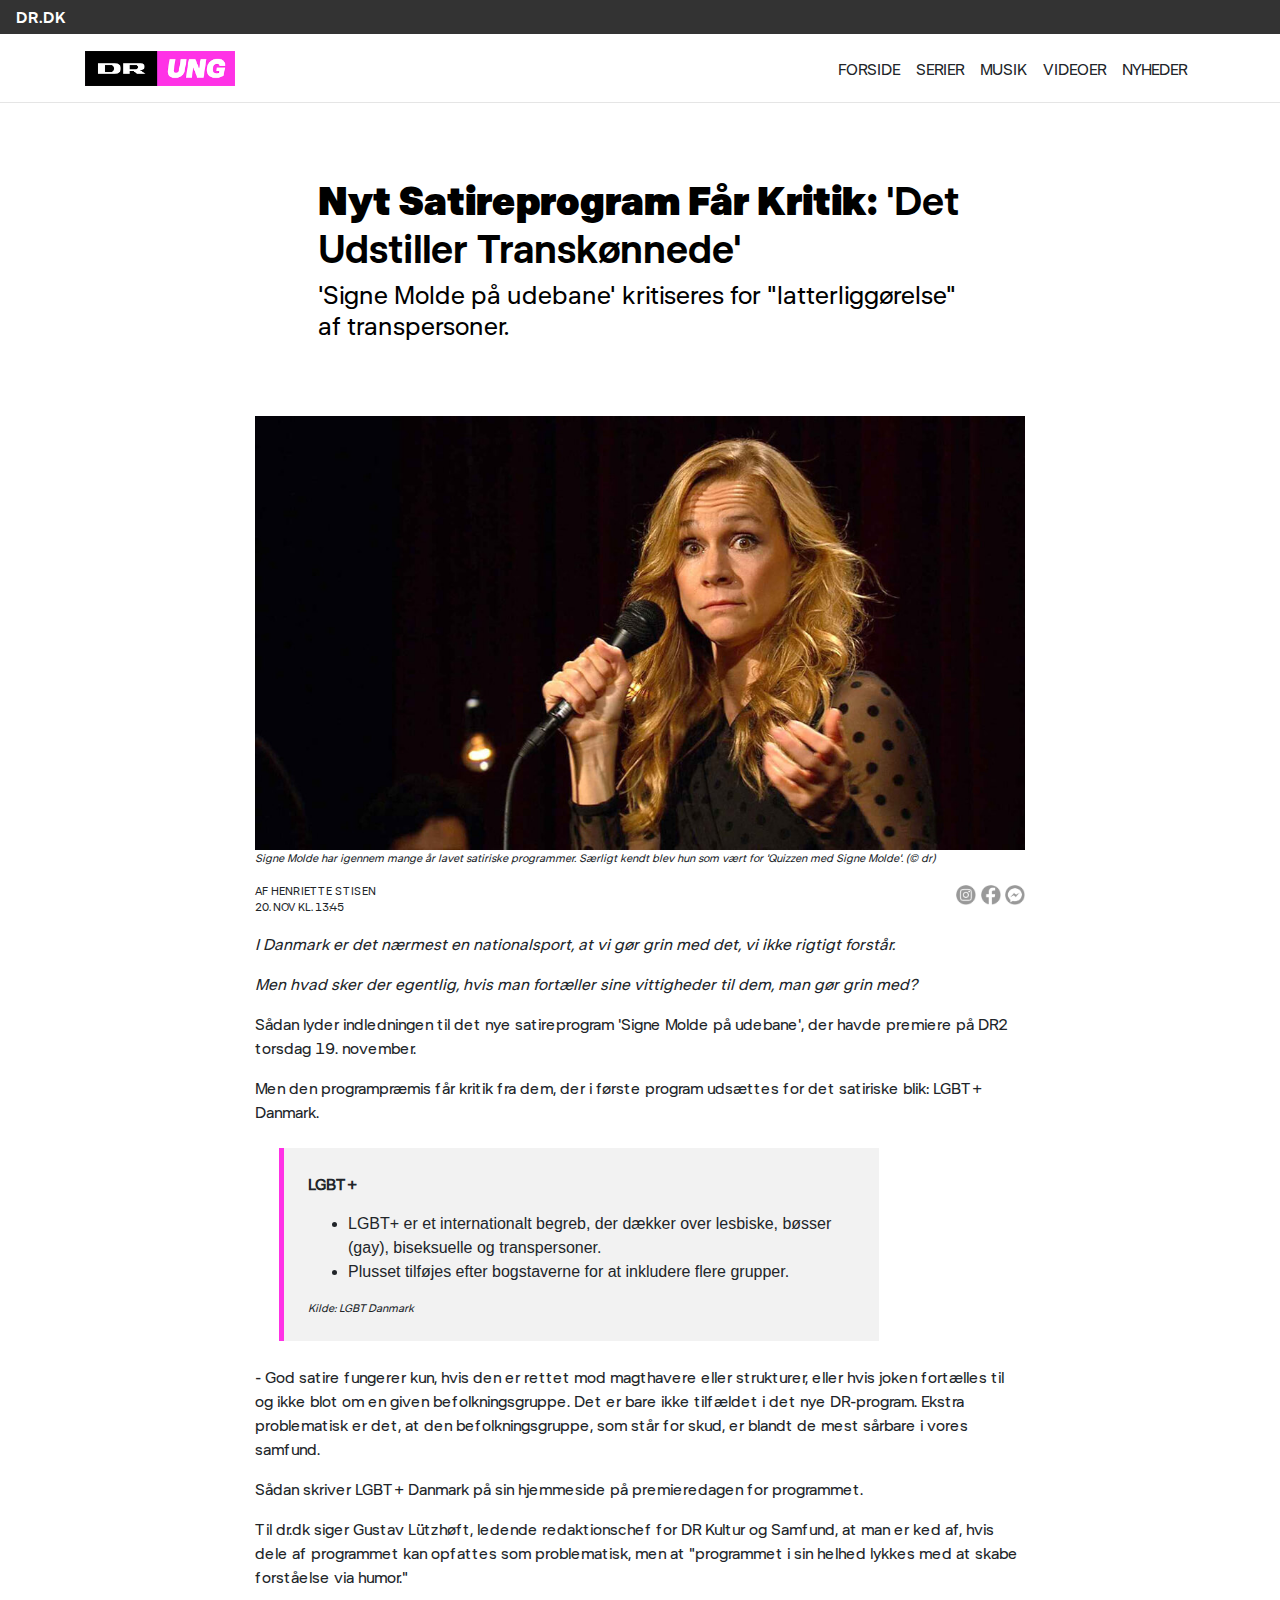
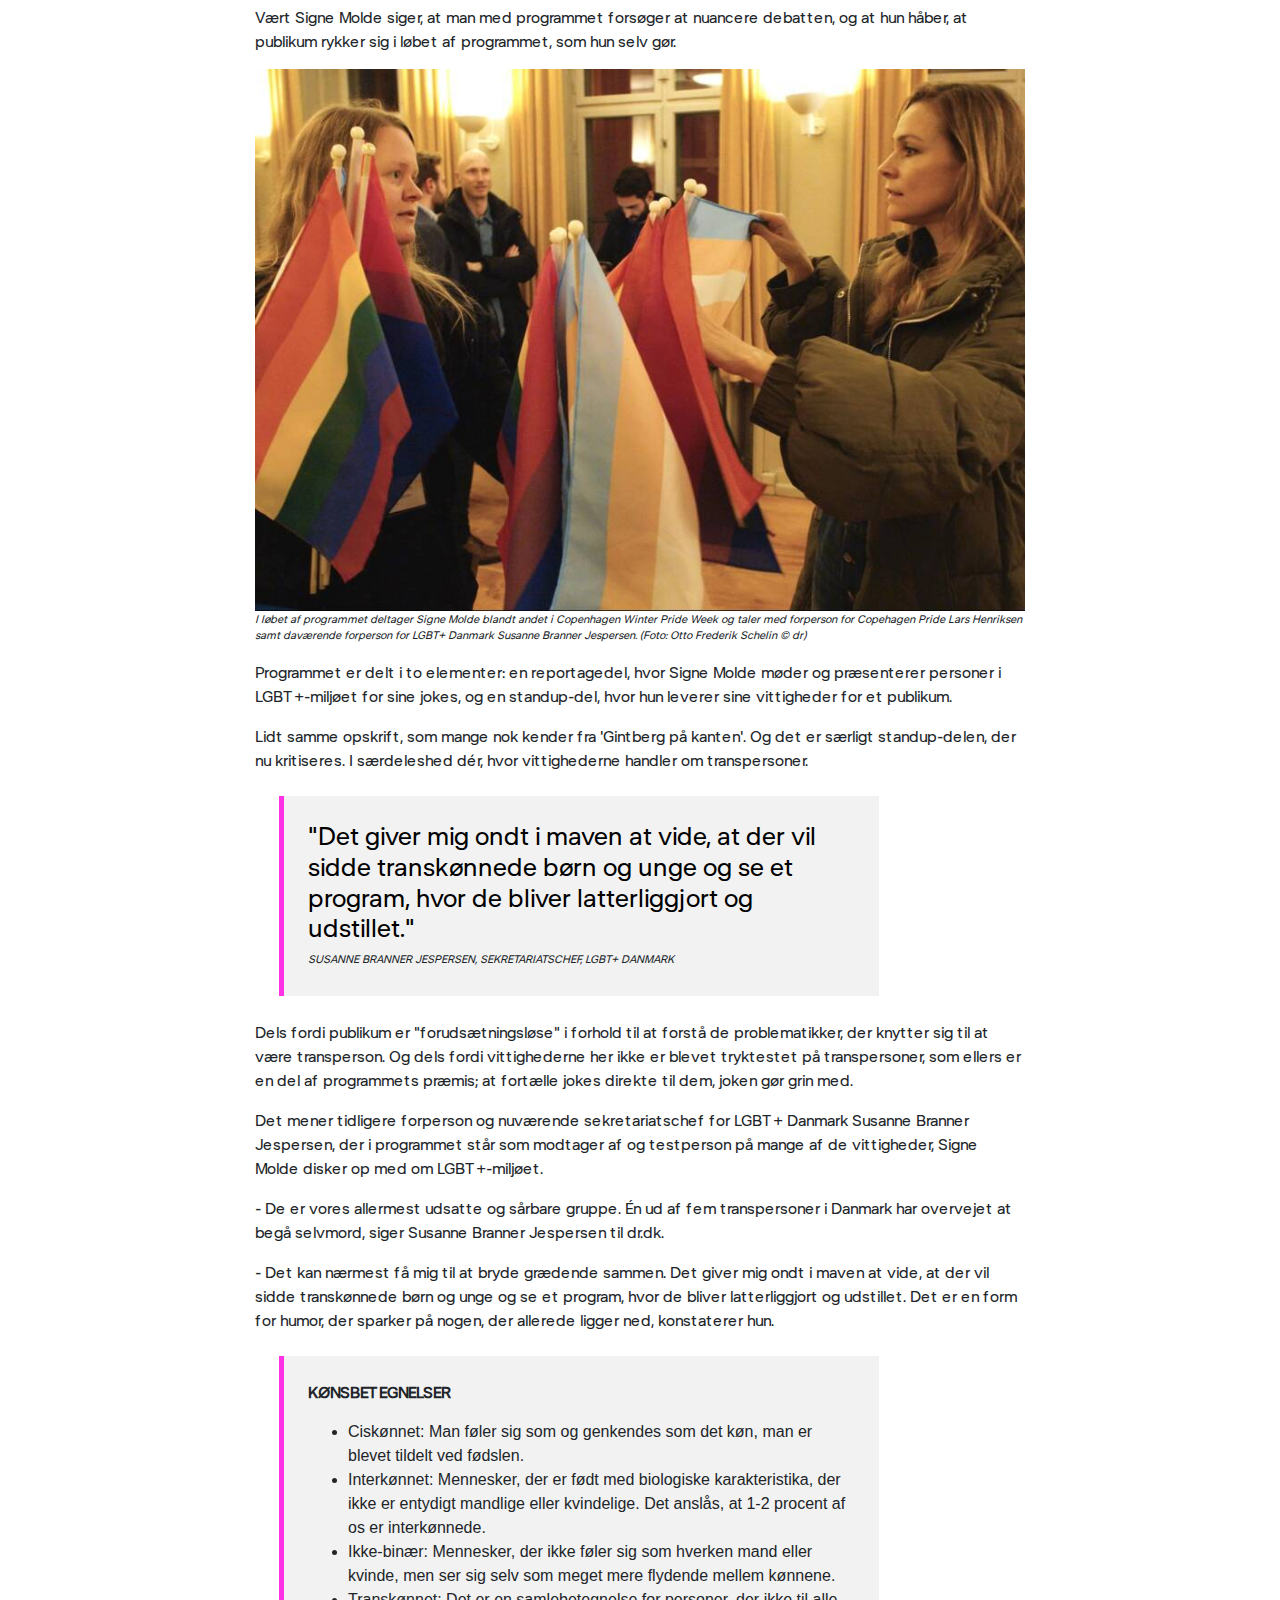
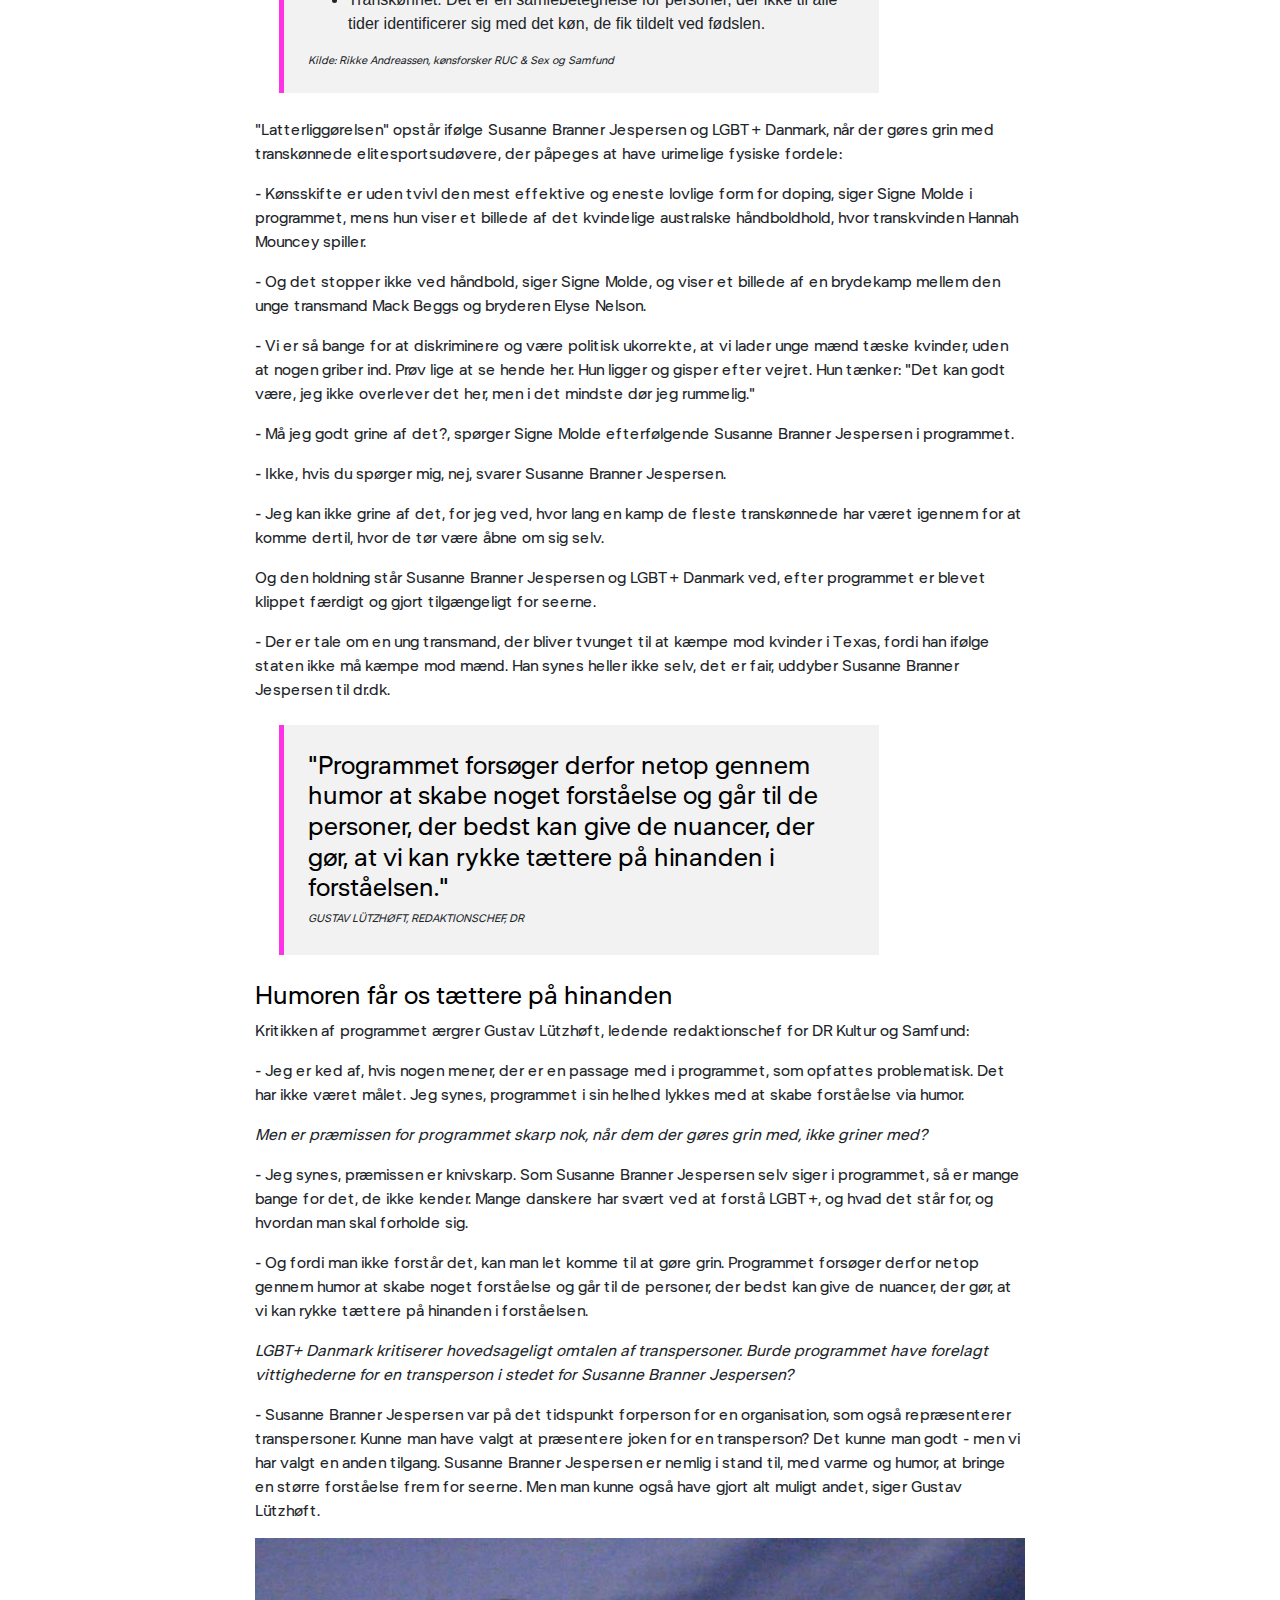
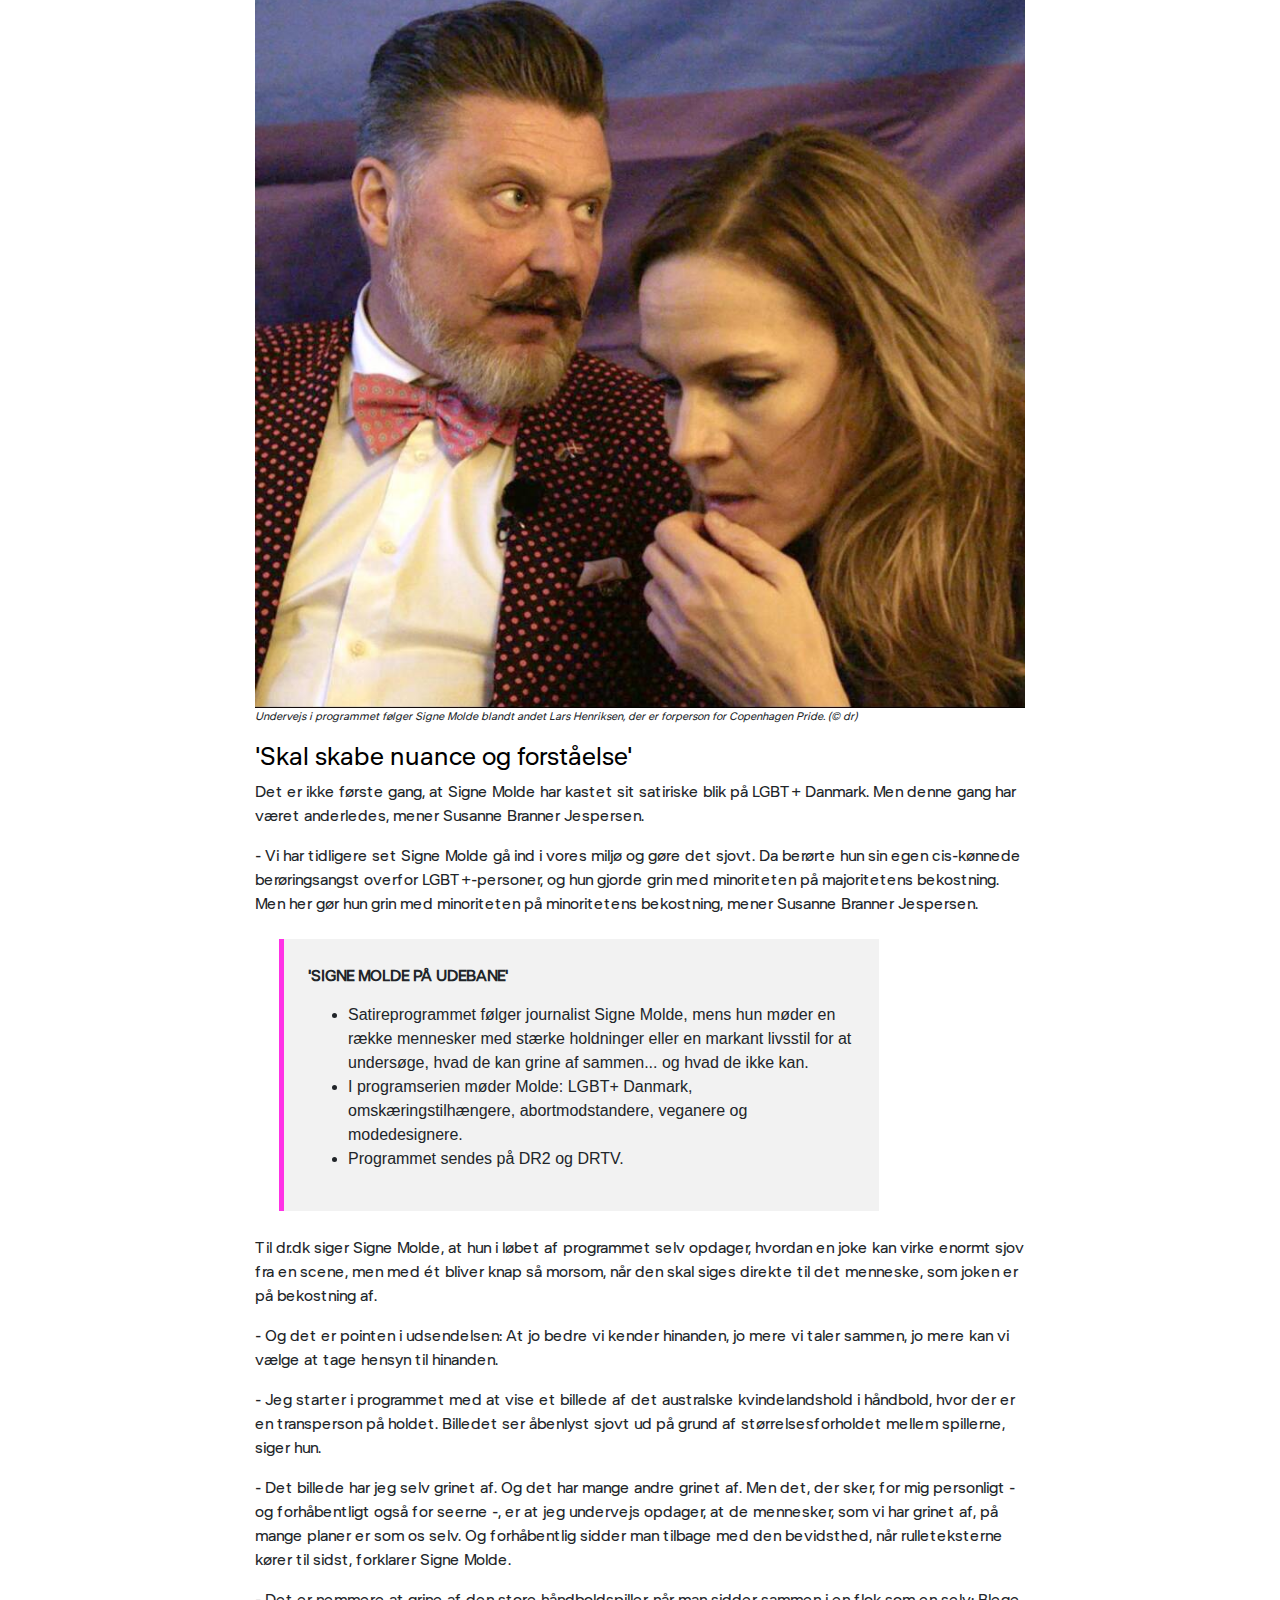
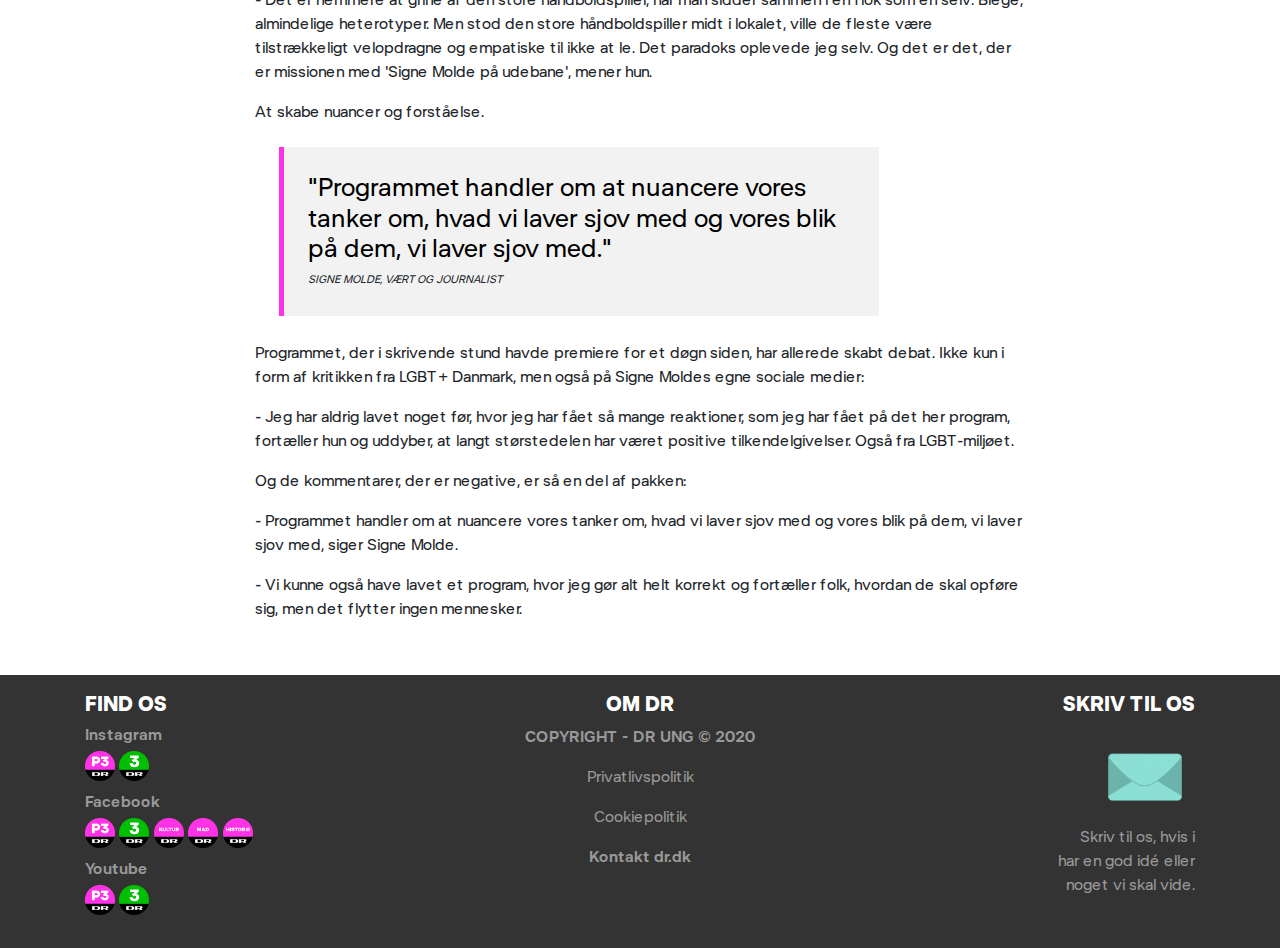
==== commit 62852d33: "Sidste rettelser + rettelser efter ekspertanalyse" ====
--- a/artikel.html
+++ b/artikel.html
@@ -38,7 +38,7 @@
     <main id="main-artikel">
 
         <!----------------NAVIGATION----------------->
-        <div id="drdk" class="pl-5">
+        <div id="drdk" class="pl-md-3">
             <a class="white-text" href="https://www.dr.dk/">dr.dk</a>
         </div>
 
@@ -72,9 +72,9 @@
                         20. NOV KL. 13:45</p>
                 </div>
                 <div class="col-6 text-right some-del">
-                    <a href="https://www.instagram.com/"><img src="billeder/ui/icons8-instagram-32.png" alt="Instagram ikon"></a>
-                    <a href="https://www.facebook.com/"><img src="billeder/ui/icons8-facebook-32.png" alt="Facebook ikon"></a>
-                    <a href="https://www.messenger.com/login.php"><img src="billeder/ui/icons8-facebook-messenger-32.png" alt="Facebook messenger ikon"></a>
+                    <a href="https://www.instagram.com/"><img src="billeder/ui/dele-ikon_ig.png" alt="Instagram ikon"></a>
+                    <a href="https://www.facebook.com/"><img src="billeder/ui/dele-ikon_facebook.png" alt="Facebook ikon"></a>
+                    <a href="https://www.messenger.com/login.php"><img src="billeder/ui/dele-ikon_messenger.png" alt="Facebook messenger ikon"></a>
                 </div>
             </div>
 
--- a/style.css
+++ b/style.css
@@ -115,10 +115,6 @@
 /**************************************************/
 
 
-.navbar-brand {
-    margin: 0;
-}
-
 .navbar a {
     font-family: "dr-reg";
     font-size: 1rem;
@@ -136,7 +132,12 @@
     background-color: var(--background-darkgrey);
     text-transform: uppercase;
     font-family: "dr-semi";
-    padding: 5px 0;
+    padding: 5px 15px;
+}
+
+#drdk a:hover {
+    color: var(--text-lightgrey);
+    text-decoration: none;
 }
 
 .nav-aktiv {
@@ -153,6 +154,10 @@
     padding-bottom: 0;
 }
 
+.navbar-brand {
+    margin: 0;
+}
+
 #top hr {
     margin-top: 0;
 }
@@ -201,6 +206,19 @@
 
 .bg-blue {
     background-color: var(--blue);
+}
+
+.bg-element {
+    background-image: url(billeder/ui/5.element-01.png);
+    background-size: contain;
+}
+
+.bg-none {
+    background-color: transparent;
+}
+
+hr {
+    margin-bottom: 0 !important;
 }
 
 /*------------------ CARD STYLE ------------------*/
@@ -242,12 +260,24 @@
 .kanalinfo {
     position: absolute;
     bottom: 0;
+    display: flex;
+    justify-content: space-between;
+    width: 90%
+}
+
+.bund-1 {
+    display: flex;
+}
+
+.bund-2 {
+    display: flex;
 }
 
 .card-img-top {
     border-top-left-radius: 0;
     border-top-right-radius: 0;
 }
+
 
 /*----------------- Carousel style ---------------*/
 
@@ -483,29 +513,33 @@
 /*------------------ sections ------------------*/
 
 .pad-overskrift {
-    padding-top: 40px;
+    padding-top: 10px;
 }
 
 /*------------------ button ------------------*/
 
 button.btn {
-    color: var(--text-lightgrey);
-    font-family: "dr-semi";
+    color: var(--text-white);
+    font-family: "dr-reg";
+    font-size: 0.9rem;
     border-radius: 0;
     background-color: var(--background-darkgrey);
     border: none;
     padding: 8px 20px;
+    text-transform: uppercase;
+    width: 110px;
 }
 
 button.btn:hover {
-    color: var(--text-white);
-    background-color: var(--green);
+    color: var(--text-lightgrey);
+    font-family: "dr-semi";
     border: none;
+    background-color: var(--background-darkgrey);
 }
 
 .btn-info:focus {
     color: var(--text-white);
-    background-color: var(--green);
+    background-color: var(--background-darkgrey);
     border: none;
 }
 
@@ -776,6 +810,10 @@
     width: 20px;
 }
 
+.dele-knap img {
+    width: 32px;
+}
+
 .artikel-faktaboks {
     background-color: var(--background-lightgrey);
     border-left: solid var(--pink) 5px;
@@ -909,23 +947,27 @@
         font-size: 0.7rem;
     }
 
-    .pad-container {
-        padding: 15px;
-    }
-
-
-    .pad-overskrift {
-        padding: 10px 15px 0;
-    }
-
     .minus-padding {
         padding: 15px;
         ;
     }
 
+    .pad-container {
+        padding: 15px;
+    }
+
+    .pad-overskrift {
+        padding: 10px 15px 0;
+    }
+
 }
 
 @media (min-width: 768px) {
+
+    .pad-overskrift {
+        padding: 10px 15px 0;
+    }
+
     .carousel-item .card {
         width: 30%;
     }
@@ -956,9 +998,9 @@
     #nav-nyheder {
         margin: 0;
     }
-
-
-}
+}
+
+
 
 @media (min-width: 992px) {
 
